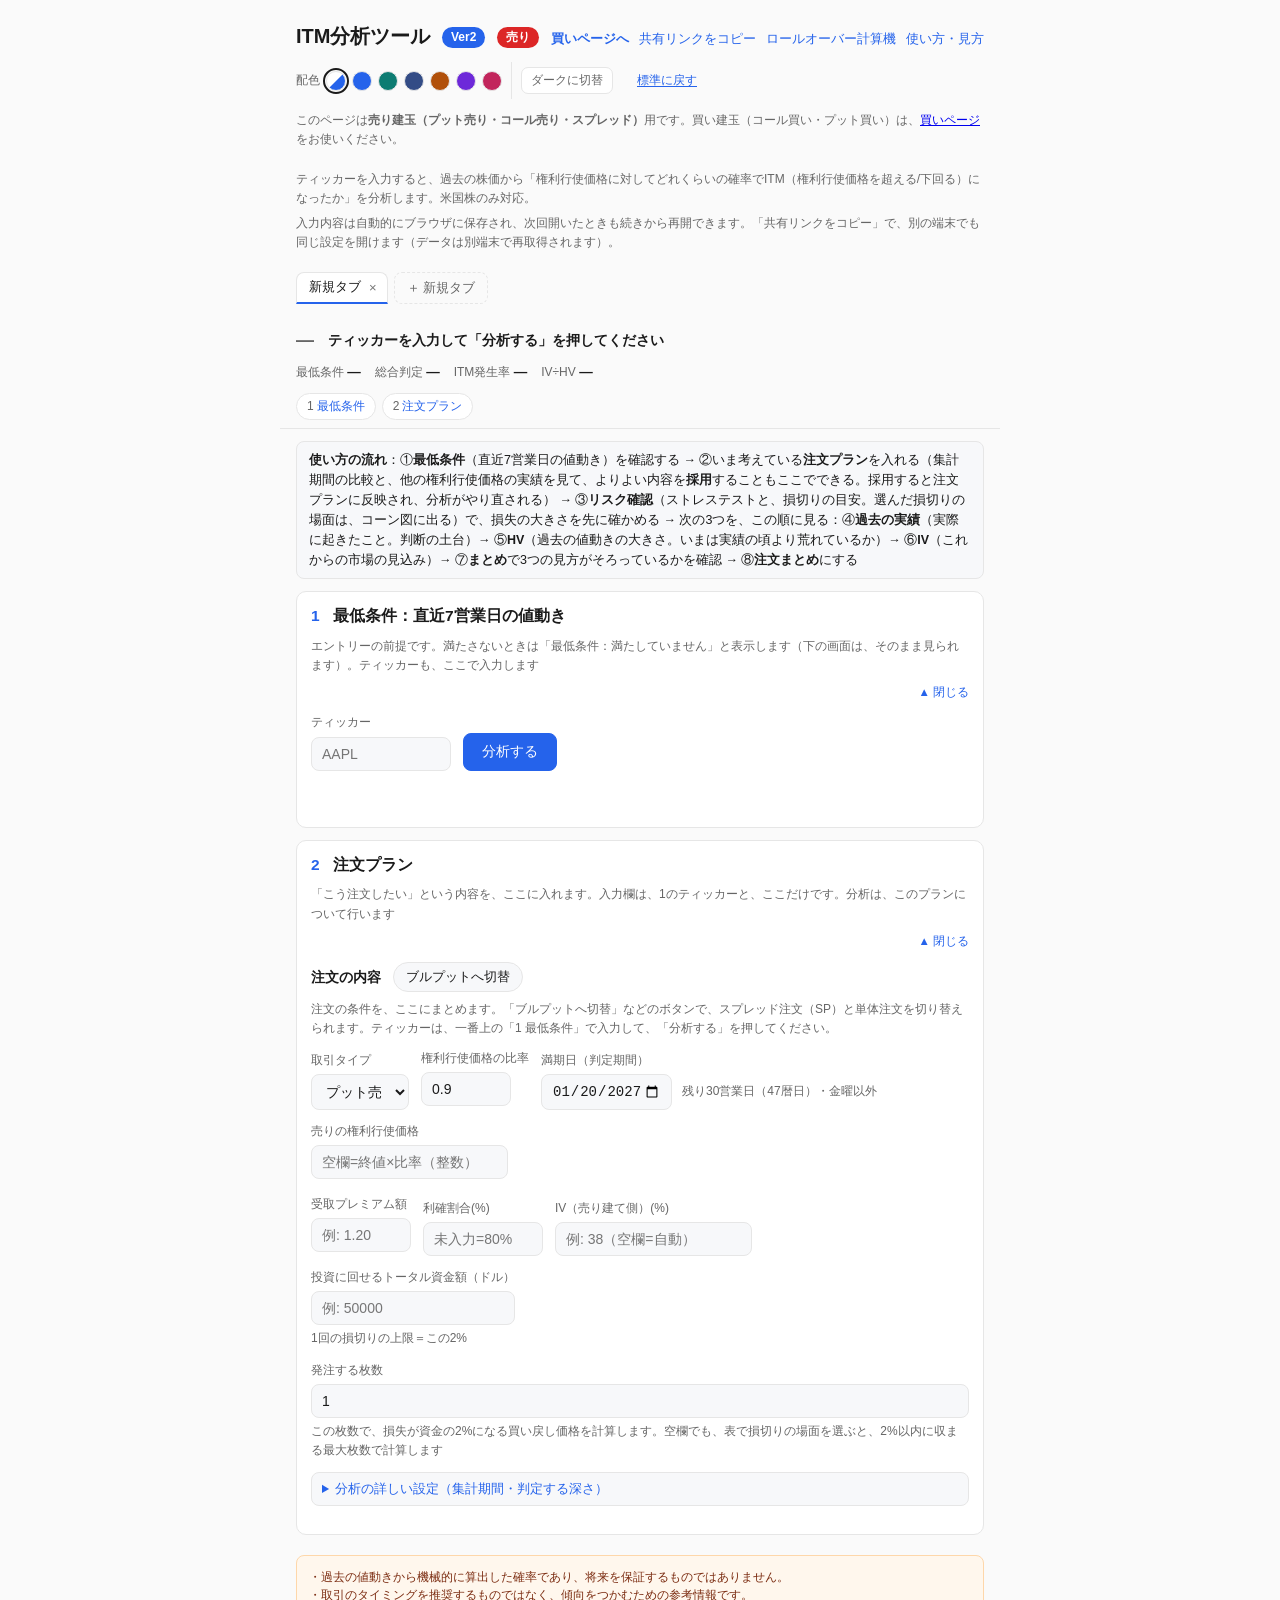
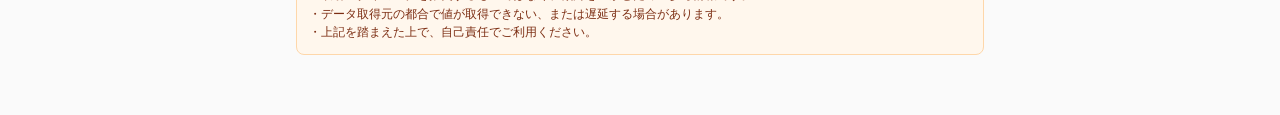
==== site/index.html @ f33e8082 "売りページ: リスク確認を注文プランの直後へ移動、選んだ損切りの場面をコーン図に表示 Co-Authored-By: Claude Sonnet 5.5 <noreply@anthropic.com>" ====
<!doctype html><html lang="ja"><head><meta charset="utf-8">
<meta name="viewport" content="width=device-width,initial-scale=1">
<script>try{var t=JSON.parse(localStorage.getItem("pp_theme")||"{}");if(t.pal&&t.pal!=="genko")document.documentElement.setAttribute("data-pal",t.pal);if(t.mode==="dark"||t.mode==="light")document.documentElement.setAttribute("data-mode",t.mode);}catch(e){}</script>
<title>ITM分析ツール Ver2</title>
<link rel="stylesheet" href="css/style.css">
</head><body>
<div class="wrap">
  <div class="topbar"><h1>ITM分析ツール <span class="ver-badge">Ver2</span> <span class="ver-badge ver-sell">売り</span></h1><span class="pagenav"><a href="buy.html"><b>買いページへ</b></a><button id="shareBtn" type="button" class="link-btn">共有リンクをコピー</button><a href="roll.html">ロールオーバー計算機</a><a href="guide.html">使い方・見方</a></span></div>
  <div id="theme-bar"></div>
  <p class="sub">このページは<b>売り建玉（プット売り・コール売り・スプレッド）</b>用です。買い建玉（コール買い・プット買い）は、<a href="buy.html">買いページ</a>をお使いください。</p>
  <p class="sub">ティッカーを入力すると、過去の株価から「権利行使価格に対してどれくらいの確率でITM（権利行使価格を超える/下回る）になったか」を分析します。米国株のみ対応。</p>
  <p class="sub" style="margin-top:-14px">入力内容は自動的にブラウザに保存され、次回開いたときも続きから再開できます。「共有リンクをコピー」で、別の端末でも同じ設定を開けます（データは別端末で再取得されます）。</p>

  <div id="pageNotice" class="notice" hidden></div>
  <div id="tabBar" class="tab-bar"></div>

  <div class="c2-top" id="topBand">
    <div class="c2-band" id="bandRow1"></div>
    <div class="c2-band" id="bandRow2" style="padding-top:0"></div>
    <nav class="c2-nav" id="bandNav" aria-label="セクションへ移動">
      <a href="#s1"><span class="n">1</span>最低条件</a>
      <a href="#s2"><span class="n">2</span>注文プラン</a>
      <a href="#s7" hidden><span class="n">3</span>リスク確認</a>
      <a href="#s3" hidden><span class="n">4</span>過去の実績</a>
      <a href="#s4" hidden><span class="n">5</span>HV</a>
      <a href="#s5" hidden><span class="n">6</span>IV</a>
      <a href="#s6" hidden><span class="n">7</span>まとめ</a>
      <a href="#s8" hidden><span class="n">8</span>注文まとめ</a>
    </nav>
  </div>

  <div class="flow">
    <b>使い方の流れ</b>：①<b>最低条件</b>（直近7営業日の値動き）を確認する → ②いま考えている<b>注文プラン</b>を入れる（集計期間の比較と、他の権利行使価格の実績を見て、よりよい内容を<b>採用</b>することもここでできる。採用すると注文プランに反映され、分析がやり直される） → ③<b>リスク確認</b>（ストレステストと、損切りの目安。選んだ損切りの場面は、コーン図に出る）で、損失の大きさを先に確かめる → 次の3つを、この順に見る：④<b>過去の実績</b>（実際に起きたこと。判断の土台）→ ⑤<b>HV</b>（過去の値動きの大きさ。いまは実績の頃より荒れているか）→ ⑥<b>IV</b>（これからの市場の見込み）→ ⑦<b>まとめ</b>で3つの見方がそろっているかを確認 → ⑧<b>注文まとめ</b>にする
  </div>

  <details class="sec" id="s1" open>
    <summary><span class="t"><span class="n">1</span>最低条件：直近7営業日の値動き</span><span class="d">エントリーの前提です。満たさないときは「最低条件：満たしていません」と表示します（下の画面は、そのまま見られます）。ティッカーも、ここで入力します</span></summary>
    <div class="body">
      <div class="card in-sec">
        <div class="form-row">
        <div class="field ticker-wrap">
          <label for="ticker">ティッカー</label>
          <input id="ticker" type="text" placeholder="AAPL" autocomplete="off">
          <div id="tickerHistoryDropdown" class="ticker-dropdown" hidden></div>
        </div>
        <button id="analyzeBtn" type="button">分析する</button>
        </div>
    <div id="latestPrice" class="latest-price" hidden></div>
    <div id="status"></div>
      </div>

  <div id="conditionCard" class="card in-sec" hidden>
    <h2 style="margin:0 0 10px;font-size:16px">エントリー条件（最低条件）と、直近7営業日の値動き</h2>
    <p class="sub" style="margin:0 0 10px">いまが、エントリーの前提になる値動きかを、直近の値動きで確認します。一番上の「本日」の行が、本日が何%変動したか（過去N営業日比較）です。この条件で絞り込んだ過去の結果は、「4 過去の実績」に出します。</p>
    <div class="form-row">
      <div class="field">
        <label for="conditionModeSelect" data-target="conditionExplain"
          data-note="値動き条件の判定方法を選びます。
「N営業日前と比較」は指定した1点だけを見る方式、「直近7営業日中の該当日数」は1〜7営業日前それぞれを見て、条件を満たす日数を数える方式です。">条件の種類</label>
        <select id="conditionModeSelect">
          <option value="lookback">N営業日前と比較</option>
          <option value="countWithin7">直近7営業日中の該当日数</option>
        </select>
      </div>
      <div class="field">
        <label for="minMatchDaysInput" data-target="conditionExplain"
          data-note="「直近7営業日中の該当日数」を選んだときに使います。
1〜7営業日前のうち、変化率条件を満たす日が何日あればエントリー日とみなすかを指定します。
「N営業日前と比較」を選んでいる間は使わないため入力できません。">該当日数(◯日以上)</label>
        <input id="minMatchDaysInput" type="number" step="1" min="1" max="7" value="3">
      </div>
    </div>
    <div class="form-row">
      <div class="field">
        <label for="momentumLookbackSelect" data-target="conditionExplain"
          data-note="「N営業日前と比較」を選んだときに使います。
何営業日前の株価と比較するかを指定します。
「直近7営業日中の該当日数」を選んでいる間は使わないため入力できません。">比較営業日数</label>
        <select id="momentumLookbackSelect"></select>
      </div>
    </div>
    <div class="form-row">
      <div class="field">
        <label for="momentumDirectionSelect" data-target="conditionExplain"
          data-note="株価が下落したときを対象にするか、上昇したときを対象にするかを選びます。">方向</label>
        <select id="momentumDirectionSelect">
          <option value="down">下落</option>
          <option value="up">上昇</option>
        </select>
      </div>
      <div class="field">
        <label for="momentumThresholdInput" data-target="conditionExplain"
          data-note="「方向」で選んだ向きに、指定した%以上変動した日を対象にします。">変化率(%以上)</label>
        <input id="momentumThresholdInput" type="number" step="0.5" min="0" value="5">
      </div>
    </div>
    <p class="sub" id="conditionModeNote" style="margin:-6px 0 10px"></p>
    <div class="gate" id="condGate" hidden></div>
    <div class="chart-title" style="margin-top:14px">直近7営業日の詳細マトリクス（各日の終値と、1〜7営業日前との比較。「本日」の行＝過去N営業日比較）</div>
    <div class="volatility-wrap"><table class="volatility-table cond-matrix" id="condMatrix"></table></div>
    <p class="sub" id="condMatrixNote" style="margin:8px 0 0"></p>
  </div>

    </div>
  </details>

  <details class="sec" id="s2" open>
    <summary><span class="t"><span class="n">2</span>注文プラン</span><span class="d">「こう注文したい」という内容を、ここに入れます。入力欄は、1のティッカーと、ここだけです。分析は、このプランについて行います</span></summary>
    <div class="body">
      <div class="card in-sec" id="planInputsCard">
        <div class="order-head">
          <h3 style="margin:0;font-size:14px">注文の内容<span id="orderTypeLabel" style="font-size:14px;font-weight:400;color:var(--muted)"></span></h3>
          <button id="spBtn" type="button" class="sp-btn" aria-pressed="false" title="単体注文とスプレッド(ブルプット・ベアコール・ブルコール・ベアプット)の注文を切り替えます。使わない側の入力欄は非表示になり、入力値は保持されます">SP</button>
        </div>
        <p class="sub" style="margin:0 0 10px">注文の条件を、ここにまとめます。「ブルプットへ切替」などのボタンで、スプレッド注文（SP）と単体注文を切り替えられます。ティッカーは、一番上の「1 最低条件」で入力して、「分析する」を押してください。</p>
        <div class="form-row">
        <div class="field">
          <label for="typeSelect">取引タイプ</label>
          <select id="typeSelect"></select>
        </div>
        <div class="field">
          <label for="ratioInput">権利行使価格の比率</label>
          <input id="ratioInput" type="number" step="0.01" min="0.01">
          <span class="field-hint" id="ratioEffHint"></span>
        </div>
        <div class="field">
          <label for="windowDateInput" data-note="オプションの満期日を、日付で入力します（日付の欄をクリックすると、カレンダーから選べます）。
  入力した日付までの営業日数が、分析の「判定期間」になります（例：満期日まで25営業日なら、判定期間は25営業日）。
  選べる範囲は、基準日（最新の終値の日）の5営業日後から、150営業日後までです。講座の満期の目安は、約60暦日までです。
  土日や祝日など休場日を入力した場合は、直前の営業日に直します。
  営業日数だけを保存するので、日付が進むと、満期日の日付は自動で後ろにずれます（営業日数は変わりません）。
  実際にその満期日があるかは、銘柄ごとに違うため、証券会社のオプションチェーンで確認してください。">満期日（判定期間）</label>
          <div class="field-inline">
            <input id="windowDateInput" type="date">
            <span class="field-hint" id="windowHint"></span>
          </div>
        </div>
        </div>
    <div class="form-row ord-strikes" data-only="sell">
      <div class="field">
        <label for="rrSellStrikeInput" data-target="orderExplain"
          data-note="売り建てる側の権利行使価格です。証券会社のオプションチェーンで選んだ、実際の権利行使価格を入力します。
空欄のときは、比率から決めた整数の権利行使価格を使います（比率は、その権利行使価格になるように合わせます。例：終値679.89×0.9＝611.90なら、権利行使価格を611にして、比率を0.8987に変えます）。入力した値は、注文の1行表示・損益分岐点・決済の目安・ストレステストなどの注文内容だけでなく、分析のITM確率（分析結果・HVの理論値・IVとHVの比較・推奨比率の逆算）にも使います。売りの権利行使価格を基準に、ITM（負け）になる確率を求めます。比率の欄を変えると、この入力は消えます。">売りの権利行使価格</label>
        <input id="rrSellStrikeInput" type="number" step="0.5" min="0" placeholder="空欄=終値×比率（整数）">
        <span class="field-hint" id="rrSellStrikeHint"></span>
      </div>
      <div class="field" data-only="sp">
        <label for="rrBuyStrikeInput" data-target="orderExplain"
          data-note="買い建てる側の権利行使価格です。ブルプット(プット)は売りより低い値、ベアコール(コール)は売りより高い値を入力します。
売りと買いの権利行使価格を入力すると、その差額を「権利行使価格の差額」に自動で表示します。">買いの権利行使価格</label>
        <input id="rrBuyStrikeInput" type="number" step="0.01" min="0" placeholder="例: 600">
        <span class="field-warn" id="rrBuyStrikeWarn"></span>
      </div>
    </div>
    <div class="form-row">
      <div class="field" data-only="sp">
        <label for="rrSpreadWidthInput" data-target="orderExplain"
          data-note="スプレッドで買う側と売る側の、2つの権利行使価格の差額(スプレッド幅)です。
売り系スプレッド(ブルプット/ベアコール)では、最大損失額＝スプレッド幅−受取プレミアム額の計算に使います。
買い系スプレッド(ブルコール/ベアプット)では、注文内容の1行表示にだけ使います(最大損失額＝支払いプレミアム額には影響しません)。
権利行使価格は、一方がこのツールの比率で決まる値(売り系は売り建て側、買い系は買い建て側)で、もう一方はそこから差額分だけ離れた値です。
売り系スプレッドで、売りと買いの権利行使価格を入力したときは、その差額（売り−買い）を自動で表示します（この欄は入力できなくなります）。">権利行使価格の差額</label>
        <input id="rrSpreadWidthInput" type="number" step="0.01" min="0" placeholder="例: 10.00">
        <span class="field-hint" id="rrWidthHint"></span>
      </div>
      <div class="field ord-premmode" data-only="sell">
        <div class="field" data-only="sp">
          <label data-target="orderExplain"
            data-note="受取プレミアムの入力方法を選びます。
「受取額を入力」＝差し引き後の正味の受取プレミアム額を、そのまま入力します（今まで通り）。
「売りと買いを入力」＝売り建て側と買い建て側のプレミアムを、それぞれ入力します。受取プレミアム額は、売り−買いで自動計算します。">受取プレミアムの入力方法</label>
          <div class="field-inline">
            <button type="button" class="sp-btn active" id="premModeNet">受取額を入力</button>
            <button type="button" class="sp-btn" id="premModeLegs">売りと買いを入力</button>
          </div>
        </div>
        <div class="form-row" id="premLegsRow" hidden style="margin:0">
          <div class="field"><label for="rrPremSellInput">売りのプレミアム（1株あたり）</label><input id="rrPremSellInput" type="number" step="0.01" min="0" placeholder="例: 3.20"></div>
          <div class="field"><label for="rrPremBuyInput">買いのプレミアム（1株あたり）</label><input id="rrPremBuyInput" type="number" step="0.01" min="0" placeholder="例: 2.00"></div>
        </div>
      </div>
      <div class="field" data-only="sell">
        <label for="rrPremiumInput" data-target="orderExplain"
          data-note="オプションの売り手として受け取るプレミアム額（1株あたりの合計額）です。
スプレッドの場合は、差し引き後の正味の額（受取−支払い）を入力してください。
損益分岐点・最大損失額などに使います。">受取プレミアム額</label>
        <input id="rrPremiumInput" type="number" step="0.01" min="0" placeholder="例: 1.20">
        <span class="field-hint" id="rrPremiumHint"></span>
      </div>
      <div class="field" data-only="sell">
        <label for="rrProfitRatioInput" data-target="orderExplain"
          data-note="受け取ったプレミアムのうち、反対売買（買い戻し）で何%を利益として確定させるつもりかを入力します（例: 80%＝2割を支払って決済）。
未入力の場合は、講座の基準の80%（8割利確）で計算します。
下の注文内容の1行表示（◯割利確）と、「決済の目安」の利確の支払い価格・利益額の計算に使います。">利確割合(%)</label>
        <input id="rrProfitRatioInput" type="number" step="1" min="0" max="100" placeholder="未入力=80%">
      </div>
      <div class="field" data-only="sell">
        <label for="rrIvSellInput" data-target="orderExplain"
          data-note="売り建てる側の権利行使価格のIV（年率%）です。証券会社のオプションチェーンで、その権利行使価格の行に出ているIVを入力してください。
下の「IVとHVの比較」と、「株価が動いたときの現在値の目安（ストレステスト）」の計算に使います。
空欄の場合は、入力した受取プレミアム額に合うIVをツールが逆算して使います（売り脚と買い脚は同じIVとみなします）。">IV（売り建て側）(%)</label>
        <input id="rrIvSellInput" type="number" step="0.1" min="0" placeholder="例: 38（空欄=自動）">
      </div>
      <div data-only="sell">
        <div class="field" data-only="sp">
          <label for="rrIvBuyInput" data-target="orderExplain"
            data-note="買い建てる側（遠い方）の権利行使価格のIV（年率%）です。任意です。
空欄の場合は、売り建て側と同じIVとして計算します（プットは遠い権利行使価格ほどIVが高くなる傾向があるため、入力すると精度が上がります）。
売り建て側のIVが空欄のときは、使われません。">IV（買い建て側）(%)</label>
          <input id="rrIvBuyInput" type="number" step="0.1" min="0" placeholder="任意（空欄=売り側と同じ）">
        </div>
      </div>
      <div class="field" id="orderMaxLossField" hidden>
        <label data-target="orderExplain"
          data-note="売り系スプレッド(ブルプット/ベアコール)の、満期まで持った場合の最大損失額です。
権利行使価格の差額−受取プレミアム額で自動計算します（差額と受取プレミアム額を入力すると表示されます）。
利確割合の影響は受けません。">最大損失額</label>
        <div class="field-inline"><b id="orderMaxLoss" class="order-ticker">―</b><span class="field-hint" id="orderMaxLossHint"></span></div>
      </div>
      <div class="field" data-only="buy">
        <label for="rrPayPremiumInput" data-target="orderExplain"
          data-note="オプションの買い手として支払うプレミアム額（1株あたりの合計額）です。
スプレッドの場合は、差し引き後の正味の額（支払い−受取）を入力してください。
買い系は、支払いプレミアム額がそのまま最大損失額になります。">支払いプレミアム額</label>
        <input id="rrPayPremiumInput" type="number" step="0.01" min="0" placeholder="例: 4.00">
      </div>
    </div>
        <div class="form-row" data-only="sell">
        <div class="field">
          <label for="riskCapitalInput">投資に回せるトータル資金額（ドル）</label>
          <input id="riskCapitalInput" type="number" step="100" min="0" placeholder="例: 50000">
          <span class="field-hint">1回の損切りの上限＝この2%</span>
        </div>
        <div class="field">
          <label for="planQtyInput">発注する枚数</label>
          <input id="planQtyInput" type="number" step="1" min="1" placeholder="例: 2">
          <span class="field-hint">この枚数で、損失が資金の2%になる買い戻し価格を計算します。空欄でも、表で損切りの場面を選ぶと、2%以内に収まる最大枚数で計算します</span>
        </div>
        </div>
        <details class="mini">
          <summary>分析の詳しい設定（集計期間・判定する深さ）</summary>
          <div class="form-row" style="margin-top:8px">
          <div class="field">
            <label for="periodSelect">集計期間</label>
            <select id="periodSelect"></select>
          </div>
          <div class="field">
            <label for="rrDepthInput" data-target="resultExplain"
              data-note="権利行使価格からどれだけ深いITMに届いたら「ITM」とみなすかを、ドルで入力します。
    プット系は権利行使価格−◯ドル以下、コール系は権利行使価格＋◯ドル以上の終値になった日が「ITM」です。
    入力したドルは、現在の権利行使価格に対する割合(%)に換算して右隣に表示します。過去の各エントリーにも同じ割合を当てはめて判定します(過去は株価水準が今と違うため、ドルのまま当てはめずに割合にそろえています)。
    空欄(0ドル)なら、従来どおり権利行使価格を超えた(下回った)時点でITMです。
    この入力に沿って、ITM発生エントリー数・割合・延べ日数、総合判定、「過去の営業日ごとのITM確率」「エントリー日ごとのITM状況」が計算されます。判定は日々の終値のみで、日中の高値・安値は見ていません。">判定する深さ(権利行使価格±◯ドル)</label>
            <div class="field-inline">
              <input id="rrDepthInput" type="number" step="0.01" min="0" placeholder="空欄=0ドル">
              <span class="field-hint" id="rrDepthPct"></span>
            </div>
          </div>
          </div>
        </details>
      </div>

      <div id="orderCard" class="card in-sec" hidden>
        <h3 style="margin:0 0 8px;font-size:14px">このプランの確認</h3>
    <div class="order-line" id="orderLine"></div>

        <div data-only="sell">
      <h3 style="margin:14px 0 8px;font-size:14px">決済の目安（利確・ロスカット）</h3>
      <div class="summary" id="orderExitSummary"></div>
      <p class="sub" id="orderExitNote" style="margin:8px 0 0"></p>


      <h3 style="margin:18px 0 8px;font-size:14px">満期日と、決済の目安日</h3>
      <div class="summary" id="expirySummary"></div>
      <p class="sub" id="expiryNote" style="margin:8px 0 0"></p>

        </div>
    <h3 style="margin:14px 0 8px;font-size:14px">損益分岐点（満期時の株価）</h3>
    <div class="summary" id="rrBreakEvenSummary"></div>
      </div>
  <div id="periodCompareCard" class="card in-sec" hidden>
    <h3 style="margin:0 0 8px;font-size:14px">集計期間を変えると、ITM発生率はどう変わるか（慎重な見方の基準）</h3>
    <p class="basis basis-act"><i></i><b>根拠：過去の実績</b>　いまの注文プラン（権利行使価格・満期）のまま、集計期間だけを変えた結果です。</p>
    <div class="volatility-wrap"><table class="volatility-table bs-table">
      <thead><tr><th>集計期間</th><th>エントリー件数</th><th>期間中に一度でもITM<br>（ITM発生率）</th><th>満期時にITM</th><th></th></tr></thead>
      <tbody id="periodCompareBody"></tbody>
    </table></div>
    <p class="sub" id="periodCompareNote" style="margin:8px 0 0"></p>
  </div>

  <div id="ratioCard" class="card in-sec" hidden>
    <h2 style="margin:0 0 6px;font-size:16px">他の権利行使価格なら、実績はどうか（推奨比率の逆算・採用）</h2>
    <p class="basis basis-act"><i></i><b>基準：過去の実績</b>　この逆算で使う「ITM発生率」は、下の「過去の実績」（分析結果）と同じ計算です。<b>IV・HVは基準に使っていません</b>（右の列に、参考として並べています）。</p>
    <p class="sub" style="margin:0 0 10px">「ITM発生率を◯%以下にしたい」から、<b>条件に合う権利行使価格（整数）</b>を探します。1%刻みの比率に当たる整数の権利行使価格を、現在値に近い側から並べ、過去の実績（分析結果と同じ計算）でITM発生率を求めて、条件を満たす<b>最も現在値に近い権利行使価格</b>（受取が多くなる側）を選びます。満期日・判定する深さ・集計期間は、いまの入力のままです。</p>
    <div class="form-row">
      <div class="field">
        <label for="ratioTargetInput">目標：ITM発生率（%以下：過去データから算出）</label>
        <input id="ratioTargetInput" type="number" step="0.5" min="0" max="100" value="5">
      </div>
      <div class="field">
        <label for="ratioMinPremInput">受取プレミアムの下限（講座は0.45）</label>
        <input id="ratioMinPremInput" type="number" step="0.01" min="0" value="0.45">
      </div>
    </div>
    <p class="sub" id="ratioPremHint" style="margin:-4px 0 10px"></p>
    <div class="summary" id="ratioSummary"></div>
    <div id="ratioActions" style="margin:0 0 12px"></div>
    <div class="chart-title">比率ごとの一覧</div>
    <div class="ratio-step" id="ratioStepBtns" role="group" aria-label="一覧の権利行使価格の刻み">
      <span class="field-hint">表示する権利行使価格の刻み：</span>
      <button type="button" class="sp-btn" data-step="ratio">比率1%ごと</button>
      <button type="button" class="sp-btn" data-step="1">1ドル</button>
      <button type="button" class="sp-btn" data-step="5">5ドル</button>
      <button type="button" class="sp-btn" data-step="10">10ドル</button>
    </div>
    <div class="volatility-wrap ratio-table-wrap">
      <table class="volatility-table ratio-table">
        <thead><tr><th>権利行使価格<br>（比率）</th><th>ITM発生率<br>（実績）と判定</th><th>参考（基準外）<br>満期時ITM率(HV換算)<br>受取(理論：IV計算)</th><th></th></tr></thead>
        <tbody id="ratioBody"></tbody>
      </table>
    </div>
    <p class="sub" id="ratioNote" style="margin:8px 0 0"></p>
  </div>

  <p id="periodBasisNote" class="sub period-basis-note" hidden></p>
    </div>
  </details>

  <details class="sec" id="s7" data-only="sell" open hidden>
    <summary><span class="t"><span class="n">3</span>リスク確認と、損切りの目安</span><span class="d">採用したプランについて、ストレステストと、IV×時間の表をタブで切り替えて見ます。損切りは、資金の2%まで</span></summary>
    <div class="body">
      <div class="card in-sec" id="riskCard">
        <div class="risk-tabs" role="tablist">
          <button type="button" class="sp-btn active" id="riskTabStress" role="tab" aria-selected="true">株価が動いた場合（ストレステスト）</button>
          <button type="button" class="sp-btn" id="riskTabTime" role="tab" aria-selected="false">株価が変わらず時間が経った場合</button>
        </div>
        <div id="stressWrap">
        <h3 style="margin:10px 0 8px;font-size:14px" id="stressTitle">株価が動いたときの現在値の目安（ストレステスト）</h3>
        <p class="sub" id="stressIntro" style="margin:0 0 8px"></p>
        <div class="volatility-wrap">
          <table class="volatility-table stress-table" id="stressTable">
            <thead id="stressHead"></thead>
            <tbody id="stressBody"></tbody>
          </table>
        </div>
        <p class="sub" id="stressNote" style="margin:8px 0 0"></p>

        </div>
        <div id="ivTimeWrap" hidden>
        <h3 style="margin:10px 0 8px;font-size:14px" id="ivTimeTitle">IVの変化と時間の経過の影響（株価が変わらない場合）</h3>
        <p class="sub" id="ivTimeIntro" style="margin:0 0 8px"></p>
        <div class="volatility-wrap">
          <table class="volatility-table stress-table" id="ivTimeTable">
            <thead id="ivTimeHead"></thead>
            <tbody id="ivTimeBody"></tbody>
          </table>
        </div>
        <p class="sub" id="ivTimeNote" style="margin:8px 0 0"></p>
        </div>
      <h3 style="margin:18px 0 8px;font-size:14px" id="riskTitle">損切りの目安（資金の2%まで）とリスクリワード</h3>
      <p class="sub" style="margin:0 0 8px">1回の損切りで許せる損失を、投資に回せるトータル資金額の2%とします。2の注文プランで、トータル資金額と発注する枚数を入れると、損失が2%になる買い戻し価格（損切りの目安の上限）が決まり、リスクリワードを出します。この価格以上になる場面には、2つの表（上のタブで切り替え）のどちらにも、「資金2%超」の印が付きます。表のセルをクリックして、損切りの場面を選ぶこともできます（任意）。</p>
      <div class="summary" id="riskSummary"></div>
      <p style="margin:8px 0 0"><button type="button" id="riskClearPick" class="btn-outline" hidden>場面の選択を外す</button></p>
      <p class="sub" id="riskNote" style="margin:8px 0 0"></p>

      </div>
    </div>
  </details>

  <details class="sec" id="s3" open hidden>
    <summary><span class="t"><span class="n">4</span>過去の実績：この条件で、過去に実際どうだったか</span><span class="d">根拠＝過去の実績。ここがすべての土台です（ITM発生率・総合判定・ヒートマップ。他の権利行使価格の実績を見て「採用」もここで）</span></summary>
    <div class="body">
  <div id="result" class="card in-sec" hidden>
    <div class="result-head">
      <div>
        <div style="font-size:14px;font-weight:700;margin:0 0 2px">集計期間内の全エントリー日でITMになったかを判定</div>
        <h2 style="margin:0;font-size:14px;font-weight:400"><span id="symbolLabel"></span> の過去の実績（分析結果）<span id="resultTypeLabel" style="font-size:14px;font-weight:400;color:var(--muted)"></span></h2>
      </div>
    </div>
    <div id="todayCard" class="sub" style="margin:4px 0 8px" hidden>集計期間：<span id="todayRange"></span>（<b id="todayDate">―</b>営業日）　終値：<b id="todayClose">―</b>（<span id="todayCloseDate"></span>）</div>
    <p class="basis basis-act"><i></i><b>根拠：過去の実績</b>　集計期間のデータを使い、「同じ条件でエントリーしていたら、実際にどうなったか」を数えたものです。将来の予測ではありません。</p>
    <p class="sub" style="margin:0 0 10px"><b>判定基準：</b>権利行使価格（各エントリー日の終値 × 比率）。「2 注文プラン」の「判定する深さ」を入力した場合は、権利行使価格から◯ドル以上深いITMになったかを判定します（空欄＝一度でもITM）。</p>
    <div class="summary">
      <div class="stat" data-target="resultExplain" data-note="集計期間の営業日日数から、判定期間の分を差し引いた日数です。
この日数分が、実際に計算できる「取引開始日」の件数になります。">
        <div class="stat-head"><span class="stat-name">集計期間の営業日日数：</span><b id="entryCount">―</b></div><span class="stat-line">判定期間分マイナス</span></div>
      <div class="stat" data-target="resultExplain" data-note="判定件数のうち、判定期間内に1日でもITMになった「取引開始日」の実数です。
（「判定する深さ」を入力した場合は、その深さ以上のITMで数えます。ラベルにも「ITM（◯ドル）」と表示されます）
ITMが良い結果か悪い結果かは取引タイプにより異なります。">
        <div class="stat-head"><span class="stat-name">ITM<span class="dep-sfx"></span>発生エントリー数：</span><b id="itmCount">―</b></div></div>
      <div class="stat" data-target="resultExplain" data-note="全エントリー日について、判定期間内でITMだった日数を合計したものです。
（「判定する深さ」を入力した場合は、その深さ以上のITMで数えます。ラベルにも「ITM（◯ドル）」と表示されます）
下のヒートマップの色の濃淡（セルごとのITM日数）の総和にあたります。
1つのエントリーが何日もITMのままだと大きくなるため、ITM発生エントリー数とは異なる指標です。">
        <div class="stat-head"><span class="stat-name">ITM<span class="dep-sfx"></span>発生延べ日数：</span><b id="totalItmDays">―</b></div></div>
      <div class="stat" data-target="resultExplain" data-note="ITM発生エントリー数 ÷ 判定件数。
（「判定する深さ」を入力した場合は、その深さ以上のITMで数えます。ラベルにも「ITM（◯ドル）」と表示されます）
売り(プット売/コール売)は低いほど、買い(コール買/プット買)は高いほど有利です。">
        <div class="stat-head"><span class="stat-name">ITM<span class="dep-sfx"></span>発生エントリー数の割合：</span><b id="overallProb">―</b></div></div>
      <div class="stat" id="recoveryAvgStat" data-target="resultExplain" data-note="">
        <div class="stat-head"><span class="stat-name">OTMに戻るまでの平均日数（参考）：</span><b id="recoveryAvg">―</b></div><span class="stat-sub" id="recoveryAvgSub"></span></div>
      <div class="stat" id="recoveryUnrecStat" data-target="resultExplain" data-note="">
        <div class="stat-head"><span class="stat-name">OTMに戻らなかった割合（参考）：</span><b id="recoveryUnrec">―</b></div><span class="stat-sub" id="recoveryUnrecSub"></span></div>
      <div class="stat" data-target="resultExplain" data-note="ITM発生エントリー数の割合を、そのタイプにとって有利な方向の確率に変換して7段階評価したものです。
赤に近いほど有利、紫に近いほど不利を表します（詳細マトリクスと共通の配色です）。">
        <div class="stat-head"><span class="stat-name">総合判定：</span><span class="badge" id="badge">―</span></div></div>
    </div>
    <div class="risk-box" id="depthRiskBox" hidden>
      <div id="depthRiskLine"></div>
      <div class="risk-note">※ 満期時の価値（権利行使価格との差）を基準にした目安です。受取プレミアムは差し引いていません。満期前は時間価値が残るため、実際の含み損はこれより小さいことがあります。</div>
    </div>
    <div class="hm-legend" id="badgeLegend"></div>

    <div class="chart-title" id="dayProbTitle" data-target="dayProbExplain"
      data-note="各営業日について、エントリー日のうち何%が、その日の終値でITMになっていたかを示します（判定する深さを入力した場合は、その深さ以上のITM）。
バーの色はその日のITM率（絶対値）を6段階で表したもので、有利/不利の向きとは連動していません。
右の「OTM確率に切替」ボタンを押すと、この表示がOTM確率（＝100%−ITM確率）に反転します（もう一度押すと元に戻ります）。OTM表示のときは、すぐ下の「エントリー日ごとのITM状況」もOTM表示（判定期間のうちOTMだった日数の割合）に切り替わります。
OTM表示のバーの色は、OTM率の7段階（0〜60%、60〜70%、70〜80%、80〜85%、85〜90%、90〜95%、95%以上）で、売りは暖色系、買いは寒色系です。判定する深さを入力している場合のOTMは「その深さのITMではなかった」ことを指します。">過去の営業日ごとの<span id="dayProbKind">ITM</span><span id="dayProbDepth"></span>確率</div>
    <button type="button" id="otmToggleBtn" class="sp-btn otm-toggle" aria-pressed="false" title="ITM確率とOTM確率の表示を切り替えます">OTM確率に切替</button>
    <div id="chartWrap"></div>
    <div class="hm-legend" id="dayProbLegend"></div>

    <div class="chart-title" id="entryHeatmapTitle" data-target="entryHeatmapExplain"
      data-note="集計期間内の取引開始日を1マスずつ時系列に並べ、その日から判定期間内でITMだった日数を色で表したものです（判定する深さを入力した場合は、その深さ以上のITMだった日数）。
色は日数（絶対値）を7段階で表したもので、有利/不利の向きとは連動していません。
上の「過去の営業日ごとのITM確率」の切替ボタンでOTM表示にすると、判定期間のうちOTMだった日数を判定期間に対する割合（%）で表し、クリックしたときは「◯%（◯日間）」の形で表示します。色はOTM率の7段階（0〜60%、60〜70%、70〜80%、80〜85%、85〜90%、90〜95%、95%以上）で、売りは暖色系、買いは寒色系です。">エントリー日ごとの<span id="heatmapKind">ITM</span><span id="heatmapDepth"></span>状況（クリックすると日付を表示）</div>
    <div id="heatmapWrap"></div>
    <div class="hm-legend" id="entryHeatmapLegend"></div>

    <div class="chart-title" id="depthHeatmapTitle" data-target="depthHeatmapExplain"
      data-note="上の「エントリー日ごとのITM状況」が日数を表すのに対し、こちらは深さを表します。
各エントリー日から判定期間内に、終値が権利行使価格から最も深く入った割合(%)を色で示します（プット系は下回った分、コール系は上回った分。一度もITMにならなかった日は0%）。
「一瞬だけ深く入った日」と「浅いまま長く続いた日」を区別できます。
色は%の絶対値で、売りは深いほど不利(紫に近い)、買いは深いほど有利(赤に近い)という向きです。
「判定する深さ」を入力している場合は、その深さ以上に届いた日に枠線が付きます。
マスをクリックすると、日付と、最大ITM深さ・最大OTM深さのそれぞれの値(%)、最大になった日付とエントリーから何営業日後かが表示されます(どちらが先に起きたかを見るため)。">エントリー日ごとの最大ITM深さ（クリックすると日付を表示）</div>
    <div id="depthHeatmapWrap"></div>
    <div class="hm-legend" id="depthHeatmapLegend"></div>

    <div class="chart-title" id="otmHeatmapTitle" data-target="otmHeatmapExplain"
      data-note="「最大ITM深さ」の逆で、各エントリー日から判定期間内に、終値が権利行使価格からOTM側(プット系は上、コール系は下)に最も深く離れた割合(%)を色で示します。一度もOTMにならなかった日は0%です。
色は%の絶対値で、段階は最大ITM深さと同じです。色の向きは、売り(プット売・コール売)のOTMは暖色系(深いほど赤)、買い(コール買・プット買)のOTMは寒色系(深いほど紫)です。
マスをクリックすると、日付と、最大ITM深さ・最大OTM深さのそれぞれの値(%)、最大になった日付とエントリーから何営業日後かが表示されます(どちらが先に起きたかを見るため)。">エントリー日ごとの最大OTM深さ（クリックすると日付を表示）</div>
    <div id="otmHeatmapWrap"></div>
    <div class="hm-legend" id="otmHeatmapLegend"></div>

    <p style="margin:14px 0 0"><button id="openDetailBtn" type="button" class="btn-outline">詳細マトリクスを別ページで見る（元Excel形式）</button></p>
  </div>

  <div id="condResultCard" class="card in-sec" hidden>
    <h3 style="margin:0 0 8px;font-size:14px">1の「エントリー条件」に当てはまった日だけに絞った、過去の実績</h3>
    <p class="basis basis-act"><i></i><b>根拠：過去の実績</b>　上の実績（全エントリー日）のうち、1の「エントリー条件」に当てはまった日だけに絞って数えたものです。</p>
    <div class="summary">
      <div class="stat" data-target="conditionExplain" data-note="集計期間（− 判定期間など）の中で、指定した値動き条件に当てはまった日数です。">
        <div class="stat-head"><span class="stat-name">該当日数：</span><b id="matchedCount">―</b></div></div>
      <div class="stat" data-target="conditionExplain" data-note="該当日数のうち、判定期間内に1日でもITMになった日の実数です。
（「判定する深さ」を入力した場合は、その深さ以上のITMで数えます。ラベルにも「ITM（◯ドル）」と表示されます）">
        <div class="stat-head"><span class="stat-name">ITM<span class="dep-sfx"></span>発生エントリー数：</span><b id="matchedItmCount">―</b></div></div>
      <div class="stat" data-target="conditionExplain" data-note="該当日について、判定期間内でITMだった日数を合計したものです。
（「判定する深さ」を入力した場合は、その深さ以上のITMで数えます。ラベルにも「ITM（◯ドル）」と表示されます）
1つのエントリーが何日もITMのままだと大きくなるため、ITM発生エントリー数とは異なる指標です。">
        <div class="stat-head"><span class="stat-name">ITM<span class="dep-sfx"></span>発生延べ日数：</span><b id="matchedTotalItmDays">―</b></div></div>
      <div class="stat" data-target="conditionExplain" data-note="ITM発生エントリー数 ÷ 該当日数。
（「判定する深さ」を入力した場合は、その深さ以上のITMで数えます。ラベルにも「ITM（◯ドル）」と表示されます）
条件に当てはまった日だけで見た割合です。">
        <div class="stat-head"><span class="stat-name">ITM<span class="dep-sfx"></span>発生エントリー数の割合：</span><b id="matchedProb">―</b></div></div>
      <div class="stat" data-target="conditionExplain" data-note="今の値動きが、上で指定した条件に当てはまるかどうかです。">
        <div class="stat-head"><span class="stat-name">本日はこの条件に：</span><span class="badge" id="todayMatchBadge">―</span></div></div>
    </div>
  </div>

  <details class="mini" id="volDetails" hidden>
    <summary>参考：過去の値動きの大きさ（変動幅の統計）を見る</summary>
  <div id="volatilityCard" class="card in-sec" hidden>
    <h2 class="card-title-toggle" style="margin:0 0 10px;font-size:16px" data-note="取得済みの全データ（最大800営業日）を使い、期間ごとに「どれくらい値が動きやすいか」を集計したものです。
平均変動幅・各最大値は上昇/下落を問わず全データから算出し、「直近1年の変動幅(額)」のみ直近1年のデータに限定して金額で算出します（株価水準が過去と大きく変わっている場合、金額は直近のデータの方が実態に近いため）。
「直近1年の変動幅(額)」も平均額です。その期間だけ離れた2点間の価格差(絶対値)を、直近1年のデータの中ですべて求めて平均しています。
「最大上昇率・最大下落率(始点→終点)」は、ちょうどその期間だけ離れた2点間の騰落率の最大値です。途中でいったん動いて戻った分は反映されません。
「期間内最大上昇率(安値→高値)・期間内最大下落率(高値→安値)」は、その期間の窓の途中の最安値から最高値への上昇、最高値から最安値への下落(ドローダウン)を、すべての窓で求めた最大値です。
ドローダウンは、窓の途中のどこが最高値・最安値でもよく、売りで「保有中に最大どこまで含み損になり得たか」を見る目安になります。">変動幅の統計</h2>
    <div class="volatility-wrap">
    <table class="volatility-table">
      <thead>
        <tr><th>期間</th><th>平均変動幅(%)</th><th>最大上昇率<br>(始点→終点)</th><th>最大下落率<br>(始点→終点)</th><th>期間内最大上昇率<br>(安値→高値)</th><th>期間内最大下落率<br>(高値→安値)</th><th>直近1年の変動幅(額)</th></tr>
      </thead>
      <tbody id="volatilityTableBody"></tbody>
    </table>
    </div>
  </div>

  </details>

    </div>
  </details>

  <details class="sec" id="s4" open hidden>
    <summary><span class="t"><span class="n">5</span>HV：過去の値動きの大きさ（実績の背景）</span><span class="d">根拠＝HV。いまは、実績を調べた期間より荒れているか。権利行使価格は、満期までの値動きの何σ先か</span></summary>
    <div class="body">
  <div id="hvCard" class="card in-sec" hidden>
    <h2 class="card-title-toggle" style="margin:0 0 10px;font-size:16px" data-note="HV（歴史的ボラティリティ）は、過去の日々の値動き（終値の騰落率）のばらつきを、1年あたりの%に換算した値です。大きいほど、株価が大きく動いていたことを表します。
このツールは終値だけから計算します。オプション価格に織り込まれた将来の変動の大きさ（IV）とは別のもので、IVはここでは取得できません。
取得済みの全データ（最大800営業日）のうち、基準日（最新の終値の日）までを使います。">HV（歴史的ボラティリティ）</h2>
    <p class="basis basis-hv"><i></i><b>根拠：HV</b>　過去の実績の「ふだんの荒れ具合」と比べて、いまがどうかを見ます。HVから計算した理論値で、実際に起きたことそのものではありません。</p>
    <p class="sub" style="margin:0 0 10px">過去の値動きの大きさを、年率換算の%で表します。まず、<b>満期と同じ長さのHV</b>（「7 まとめ」のグラフと「1σの値動き」の計算に使う値）を表示します。カードをクリックすると、過去1年のHVの推移グラフが出ます。</p>
    <div class="chart-title" id="hvMatchTitle" style="margin-top:4px">満期と同じ長さのHV（年率）</div>
    <div class="summary" id="hvMatchSummary"></div>
    <div class="summary" id="hvTheorySummary"></div>
    <p class="sub" id="hvTheoryNote" style="margin:8px 0 0"></p>
  </div>


    </div>
  </details>

  <details class="sec" id="s5" data-only="sell" open hidden>
    <summary><span class="t"><span class="n">6</span>IV：市場のこれからの見込み</span><span class="d">根拠＝IV。市場は、過去（HV）より大きな動きを見込んでいるか。受け取るプレミアムは見合うか</span></summary>
    <div class="body">
      <div class="card in-sec" id="compareCard">
        <p class="basis basis-iv"><i></i><b>根拠：IV</b>　オプション価格に織り込まれた、市場のこれからの見込みです。実際に起きたこと（実績）ではなく、将来への見方です。</p>
        <h3 style="margin:0 0 8px;font-size:14px" id="ivHvTitle">IVとHVの比較（市場の見込みは、過去の値動きより高めか低めか）</h3>
        <div class="summary" id="ivHvSummary"></div>
        <p class="sub" id="ivHvNote" style="margin:8px 0 0"></p>
      </div>
    </div>
  </details>

  <details class="sec" id="s6" open hidden>
    <summary><span class="t"><span class="n">7</span>まとめ：3つの見方を並べて、納得できるか確認する</span><span class="d">最低条件・実績・HV・IVを1枚に並べ、ITM確率の3点比較で、見方がそろっているかを見ます</span></summary>
    <div class="body">
      <div class="card in-sec" id="conclusionCard">
        <h3 style="margin:0 0 8px;font-size:14px">ここまでの見方を、1枚にまとめる</h3>
        <p class="sub" style="margin:0 0 8px">1〜5で見たことを、順に並べました。上から「前提の値動き」→「過去の実績（土台）」→「HV（いまの荒れ具合）」→「IV（これからの見込み）」の順です。</p>
        <div class="volatility-wrap"><table class="volatility-table concl-table"><thead><tr><th>順</th><th>根拠</th><th>結果</th><th>読み方</th></tr></thead><tbody id="conclBody"></tbody></table></div>
        <h3 style="margin:16px 0 8px;font-size:14px" id="ivConeTitle">満期までの値動きの目安と、権利行使価格の位置（3つの見方を重ねる）</h3>
        <div class="cone-zoom">
          <button type="button" class="sp-btn" id="coneFocusBtn" aria-pressed="false">ITMの水準の拡大図を見る</button>
          <span class="field-hint">ITMの水準（赤い破線）のまわりは線が重なりやすいため、そこだけを拡大して見られます</span>
        </div>
        <div id="ivConeWrap" class="hv-cone"></div>
        <p class="sub" id="ivConeLegend" style="margin:4px 0 0"></p>
        <div data-only="sell">
        <h3 style="margin:16px 0 8px;font-size:14px" id="cmp3Title">ITMになる確率を、3つの見方で並べる</h3>
        <div class="cmp3" id="ivHvCompare"></div>
        <div class="guide">
          <h4>この3つの見比べ方と、わかること</h4>
          <ol>
            <li><b>実績を、判断の中心に置く</b>：過去にこの条件で、実際に起きた割合です。</li>
            <li><b>HV換算 − 実績</b>：HV換算が実績より大きいときは、いまが過去の平均より荒れている可能性があります（HVの「ふだん（中央値）」と見比べます）。</li>
            <li><b>IV換算 − HV換算</b>：IV換算のほうが大きいときは、市場が、直近の実際の値動きより大きな動きを見込んでいます。受け取るプレミアムは多いが、リスクも高い状態です。</li>
            <li><b>IV換算 と 実績</b>：IV換算が実績より大きければ、受け取るプレミアムが、過去のリスクに見合っている可能性があります。</li>
            <li><b>3つが近い</b>なら、見方がそろっています。<b>離れている</b>ときは、期間・荒れ具合・市場の見込み・調べた期間の偏りのどれが原因かを、確認します。</li>
          </ol>
          <p class="sub" style="margin:8px 0 0">※IV・HV換算は「満期時に」ITMになる理論上の確率、実績は「期間中に一度でも」ITMに届いた割合です。定義が違うため、数字をそのまま同じものとして比べないでください。いずれも将来を保証するものではありません。</p>
        </div>
        </div>
      </div>
    </div>
  </details>

  <details class="sec" id="s8" data-only="sell" open hidden>
    <summary><span class="t"><span class="n">8</span>注文まとめ</span><span class="d">最終的な注文（売りの指値・利確・損切り・枚数）。ここまでの入力と選択が、すべて反映されます</span></summary>
    <div class="body">
  <div id="planCard" class="card in-sec" hidden>
    <h2 style="margin:0 0 6px;font-size:16px">注文まとめ（P売り注文・利確・損切り）</h2>
    <p class="sub" style="margin:0 0 10px">分析結果をもとに、最終的にどのような注文を出すかを、1か所にまとめます。受取プレミアム・損切りの場面（ストレステストの表で選択）・トータル資金額を入力すると、利確・損切りの指値、枚数、リスクリワードが埋まります。</p>
    <div class="volatility-wrap"><table class="volatility-table plan-table"><tbody id="planBody"></tbody></table></div>
    <div style="margin-top:10px"><button type="button" class="sp-btn" id="planCopyBtn">まとめをコピー</button> <span class="field-hint" id="planCopyHint"></span></div>
  </div>

    </div>
  </details>

  <div class="disc">
    ・過去の値動きから機械的に算出した確率であり、将来を保証するものではありません。<br>
    ・取引のタイミングを推奨するものではなく、傾向をつかむための参考情報です。<br>
    ・データ取得元の都合で値が取得できない、または遅延する場合があります。<br>
    ・上記を踏まえた上で、自己責任でご利用ください。
  </div>
</div>
<script type="module" src="js/app.js"></script>
</body></html>
---- site/css/style.css ----
:root{
  --bg:#fafafa;--card:#ffffff;--line:#e6e6e6;--muted:#666666;--fg:#1a1a1a;
  --accent:#2563eb;--th:#f3f4f6;--field:#f7f8fa;
  --gA:#166534;--gB:#854d0e;--gC:#b91c1c;
  --wbg:#fff7ed;--wbd:#fed7aa;--wfg:#7c2d12;
  --favA:#1d4ed8;--favB:#b91c1c;
  --gradRed:#dc2626;--gradOrange:#ea8c0a;--gradYellow:#f2d477;
  --gradLightBlue:#8ec4f0;--gradBlue:#2f6fed;--gradPurple:#9b3fd4;
}
/* 意味色(gA/gB/gC=良い/普通/悪い, wbg/wbd/wfg=警告, favA/favB=前営業日比用の青/赤,
   gradRed〜gradPurple=詳細マトリクス「先読み」用の7色グラデーション、元Excelの
   条件付き書式の配色(赤/オレンジ/黄/水色/青/紫)をそのまま踏襲)は
   アクセント配色プリセットに連動させず、ライト/ダークの2パターンだけ独立に持たせる
   （プリセットを変えても「緑=有利」「青=有利」等の意味が壊れないように）。*/
:root[data-mode="dark"]{
  --bg:#101216;--card:#181b22;--line:#2b303a;--muted:#98a1ad;--fg:#e6e8eb;
  --accent:#6aa4ff;--th:#1e232c;--field:#161a21;
  --gA:#4ade80;--gB:#fbbf24;--gC:#f87171;
  --wbg:#26210f;--wbd:#5a4a1b;--wfg:#e7c06a;
  --favA:#60a5fa;--favB:#f87171;
  --gradRed:#f26161;--gradOrange:#f5a83c;--gradYellow:#c9a227;
  --gradLightBlue:#5b8fc9;--gradBlue:#5a8ef2;--gradPurple:#b06be0;
}
@media (prefers-color-scheme: dark){
  /* JS(head内)が必ずdata-modeを明示設定するため、これはJS無効時のフォールバックとしてのみ働く */
  :root:not([data-mode]){
    --bg:#101216;--card:#181b22;--line:#2b303a;--muted:#98a1ad;--fg:#e6e8eb;
    --accent:#6aa4ff;--th:#1e232c;--field:#161a21;
    --gA:#4ade80;--gB:#fbbf24;--gC:#f87171;
    --wbg:#26210f;--wbd:#5a4a1b;--wfg:#e7c06a;
    --favA:#60a5fa;--favB:#f87171;
    --gradRed:#f26161;--gradOrange:#f5a83c;--gradYellow:#c9a227;
    --gradLightBlue:#5b8fc9;--gradBlue:#5a8ef2;--gradPurple:#b06be0;
  }
}

/* アクセント配色プリセット。銘柄診断ツールと同じ配色値・同じlocalStorageキー(pp_theme)を使い、
   ツール間で選んだ配色が引き継がれるようにしている。 */
:root[data-pal="blueplus"]{--bg:#f7f8fa;--card:#ffffff;--line:#dfe1e6;--muted:#5b6472;--fg:#161a1f;--accent:#2563eb;--th:#eaedf3;--field:#f4f6f9;}
:root[data-pal="blueplus"][data-mode="dark"]{--bg:#0d0f14;--card:#191d26;--line:#30363f;--muted:#9aa3ae;--fg:#e9ebef;--accent:#7db0ff;--th:#20262f;--field:#161b24;}
:root[data-pal="teal"]{--bg:#f2f8f6;--card:#ffffff;--line:#d7e6e1;--muted:#556661;--fg:#132019;--accent:#0d7c72;--th:#e4f1ed;--field:#f0f7f5;}
:root[data-pal="teal"][data-mode="dark"]{--bg:#0b120f;--card:#152019;--line:#28372f;--muted:#8fa39c;--fg:#e2ece7;--accent:#3fd9c8;--th:#1c2b24;--field:#131d17;}
:root[data-pal="slate"]{--bg:#f5f6f9;--card:#ffffff;--line:#dde1e8;--muted:#5b6577;--fg:#171d28;--accent:#334c86;--th:#e8ebf1;--field:#f3f5f8;}
:root[data-pal="slate"][data-mode="dark"]{--bg:#0d0f13;--card:#181c23;--line:#2c323d;--muted:#96a0ae;--fg:#e6e8ec;--accent:#8fb0e6;--th:#1e232c;--field:#161a21;}
:root[data-pal="sand"]{--bg:#f8f4ea;--card:#fffdf8;--line:#e7dcc7;--muted:#6a5f48;--fg:#221c11;--accent:#b1500a;--th:#efe5d1;--field:#f5efe0;}
:root[data-pal="sand"][data-mode="dark"]{--bg:#131009;--card:#201b11;--line:#372c1b;--muted:#a89d84;--fg:#ece4d3;--accent:#ffab2e;--th:#271f12;--field:#191509;}
:root[data-pal="violet"]{--bg:#f8f6fd;--card:#ffffff;--line:#e4dcf1;--muted:#635a75;--fg:#1b1626;--accent:#6d28d9;--th:#efe9fa;--field:#f5f2fc;}
:root[data-pal="violet"][data-mode="dark"]{--bg:#0f0d16;--card:#1c1727;--line:#302742;--muted:#a89fb8;--fg:#ebe5f4;--accent:#b79bff;--th:#231c30;--field:#171223;}
:root[data-pal="rose"]{--bg:#fdf5f8;--card:#ffffff;--line:#efd9e2;--muted:#7a5a65;--fg:#24171d;--accent:#c2255c;--th:#fbe7ef;--field:#fbf3f6;}
:root[data-pal="rose"][data-mode="dark"]{--bg:#140f12;--card:#211820;--line:#3a2b33;--muted:#b499a3;--fg:#efe3e9;--accent:#f472b6;--th:#281c24;--field:#1a1318;}

#theme-bar{display:flex;align-items:center;gap:6px;flex-wrap:wrap;margin:10px 0 4px;font-size:12px}
#theme-bar .tb-lbl{color:var(--muted)}
#theme-bar .sw{width:20px;height:20px;border-radius:50%;border:1px solid var(--line);cursor:pointer;padding:0;background:var(--tb-c,#ccc)}
#theme-bar .sw[data-pal="genko"]{background:linear-gradient(135deg,#fff 48%,#2563eb 52%)}
#theme-bar .sw[aria-pressed="true"]{outline:2px solid var(--fg);outline-offset:1px}
#theme-bar .tb-btn{border:1px solid var(--line);background:var(--card);color:var(--muted);border-radius:7px;padding:3px 9px;font:inherit;font-size:12px;cursor:pointer}
#theme-bar .tb-reset{color:var(--accent);border:0;background:none;text-decoration:underline;text-underline-offset:2px;cursor:pointer;font:inherit;font-size:12px}
#theme-bar .tb-sep{width:1px;align-self:stretch;background:var(--line);margin:0 3px}
*{box-sizing:border-box}
body{margin:0;font:14px/1.6 -apple-system,"Hiragino Kaku Gothic ProN","Meiryo",sans-serif;
  background:var(--bg);color:var(--fg)}
.wrap{max-width:720px;margin:0 auto;padding:20px 16px 60px}
h1{font-size:20px;margin:0 0 4px}
.sub{color:var(--muted);font-size:12px;margin-bottom:20px}

.topbar{display:flex;justify-content:space-between;align-items:baseline;gap:12px;flex-wrap:wrap}
.topbar h1{margin:0}
.topbar .pagenav{display:flex;gap:10px;flex-wrap:wrap;align-items:center}
.topbar .pagenav a{font-size:12.5px;color:var(--accent);text-decoration:none}
.topbar .pagenav a:hover{text-decoration:underline}
.link-btn{border:0;background:none;padding:0;font:inherit;font-size:12.5px;color:var(--accent);
  text-decoration:none;cursor:pointer}
.link-btn:hover{text-decoration:underline}

/* 文字リンクだと目立ちにくい操作(別ページを開く、列の展開など)用の、枠線付きの控えめなボタン。 */
.btn-outline{display:inline-block;padding:6px 14px;border:1px solid var(--accent);border-radius:8px;
  background:var(--card);color:var(--accent);font-size:12.5px;font-weight:600;cursor:pointer}
.btn-outline:hover{background:var(--field)}
.btn-outline[hidden]{display:none}

.tab-bar{display:flex;flex-wrap:wrap;gap:6px;margin-bottom:10px;align-items:center}
.tab{display:flex;align-items:center;gap:6px;padding:6px 8px 6px 12px;border:1px solid var(--line);
  border-radius:8px 8px 0 0;background:var(--field);color:var(--muted);font-size:12.5px;cursor:pointer;
  border-bottom:2px solid transparent}
.tab.active{background:var(--card);color:var(--fg);border-color:var(--line);border-bottom-color:var(--accent)}
.tab .tab-close{border:0;background:none;color:inherit;opacity:.6;cursor:pointer;font-size:13px;
  padding:0 2px;line-height:1}
.tab .tab-close:hover{opacity:1;color:var(--gC)}
.tab-add{padding:6px 12px;border:1px dashed var(--line);border-radius:8px;background:none;
  color:var(--muted);font-size:13px;cursor:pointer}
.tab-add:hover{color:var(--accent);border-color:var(--accent)}

.card{background:var(--card);border:1px solid var(--line);border-radius:10px;padding:16px;margin-bottom:16px;position:relative}
/* 各エリア(カード)の開く/閉じるボタン。閉じているときは見出し行(.card-head)だけを残す。 */
.card-toggle{position:absolute;top:12px;right:14px;padding:3px 12px;font-size:12px;border-radius:999px;
  background:var(--field);color:var(--fg);border:1px solid var(--line);cursor:pointer}
.card-toggle:hover{border-color:var(--accent);color:var(--accent)}
.card-head{padding-right:72px}
.card.collapsed > :not(.card-head):not(.card-toggle){display:none}
.card.collapsed .card-head .explain-box{display:none}
.card.collapsed > .card-head{margin-bottom:0 !important}
.form-row{display:flex;flex-wrap:wrap;gap:12px;align-items:flex-end;margin-bottom:12px}
.field{display:flex;flex-direction:column;gap:4px}
.field[hidden]{display:none}
.field label{font-size:12px;color:var(--muted)}
.field label[data-target]{cursor:pointer;width:fit-content}
.field label[data-target]:hover{color:var(--accent);text-decoration:underline}
.field label[data-target].active{color:var(--accent);text-decoration:underline}
.field input,.field select{padding:8px 10px;border:1px solid var(--line);border-radius:8px;
  font-size:14px;background:var(--field);color:var(--fg)}
/* 使わない項目であることがひと目で分かるよう、無効化時ははっきり薄く・斜線調にする */
.field input:disabled,.field select:disabled{background:repeating-linear-gradient(135deg,var(--line),var(--line) 4px,var(--field) 4px,var(--field) 9px);
  color:var(--muted);opacity:.55;cursor:not-allowed;border-style:dashed}
#ticker{width:140px;text-transform:uppercase}
/* 売り系で「判定する深さ」を入力したときに、総合判定の下に出す損失リスクの表示 */
.risk-box{margin:10px 0 0;padding:10px 12px;border:1px solid var(--gC);border-radius:8px;
  background:color-mix(in srgb,var(--gC) 10%,transparent);font-size:13px;line-height:1.7}
.risk-box[hidden]{display:none}
.risk-note{font-size:11px;color:var(--muted);margin-top:4px;line-height:1.6}
.result-head{display:flex;flex-wrap:wrap;align-items:flex-end;gap:8px 18px;margin:0 0 10px}
.result-head .explain-box{flex:1 1 100%}
/* 注文内容カード: 売り/買い・単体/SPで使う入力欄を、body属性(updateRiskRewardInputUI)で切り替える。
   使わない欄は非表示にするだけで、入力済みの値は保持される。 */
body[data-group="buy"] [data-only="sell"],
body[data-group="sell"] [data-only="buy"],
body[data-mode="naked"] [data-only="sp"],
body[data-mode="sp"] [data-only="naked"]{display:none}
.order-head{display:flex;align-items:center;gap:12px;margin:0 0 8px}
.sp-btn{padding:5px 12px;font-size:13px;border-radius:999px;background:var(--field);color:var(--fg);border:1px solid var(--line);cursor:pointer}
.sp-btn[hidden]{display:none}
.sp-btn:hover{border-color:var(--accent);color:var(--accent)}
.sp-btn.active{background:var(--accent);color:#fff;border-color:var(--accent)}
.order-ticker{font-size:16px}
.order-line{margin:12px 0 4px;padding:10px 12px;background:var(--field);border:1px solid var(--accent);border-radius:8px;font-size:14px;font-weight:600;line-height:1.7;word-break:keep-all;overflow-wrap:anywhere}
.field-inline{display:flex;align-items:center;flex-wrap:wrap;gap:6px 10px}
.field-hint{font-size:12px;color:var(--muted)}
.field-warn{font-size:11px;color:var(--gC)}
.ticker-wrap{position:relative}
.ticker-dropdown{position:absolute;top:calc(100% + 4px);left:0;min-width:140px;max-height:220px;
  overflow-y:auto;background:var(--card);border:1px solid var(--line);border-radius:8px;
  box-shadow:0 6px 20px rgba(0,0,0,.35);z-index:20}
.ticker-dropdown[hidden]{display:none}
.ticker-dropdown-item{padding:8px 12px;font-size:14px;cursor:pointer;text-transform:uppercase}
.ticker-dropdown-item:hover{background:var(--field);color:var(--accent)}
#ratioInput,#orderRatioInput{width:90px}
/* 金額・割合の入力欄は、入力する数値に見合った幅にする(ブラウザ標準の幅は広すぎるため) */
#rrPremiumInput,#rrPayPremiumInput,#rrSpreadWidthInput,#rrCutLossInput,#rrCutLossInputM,
#rrExpectedGainInput,#rrExpectedGainInputM{width:100px;box-sizing:border-box}
#rrDepthInput,#orderDepthInput,#rrProfitRatioInput,#rrProfitRatioInputM{width:120px;box-sizing:border-box}
#minMatchDaysInput,#momentumThresholdInput{width:70px}
button{padding:9px 18px;border:1px solid var(--accent);border-radius:8px;
  background:var(--accent);color:#fff;font-size:14px;cursor:pointer}
button:disabled{opacity:.6;cursor:default}
#status{font-size:12px;color:var(--muted);min-height:16px}
#status.err{color:var(--gC)}

#result[hidden]{display:none}
.summary{display:flex;gap:14px;flex-wrap:wrap;margin:10px 0 16px;align-items:flex-start}
.stat{background:var(--field);border:1px solid var(--line);border-radius:8px;
  padding:8px 14px;min-width:100px;text-align:center;cursor:pointer}
.stat b{display:block;font-size:20px}
.stat span{font-size:11px;color:var(--muted)}
.stat .stat-sub{display:block;font-size:10px;color:var(--muted);margin-top:3px;white-space:nowrap}
.stat:hover b{color:var(--accent)}
.stat.active{border-color:var(--accent)}

/* 項目クリックで表示される説明。対応するカードの直前(上)に表示される */
.explain-box{background:var(--info,var(--field));border:1px solid var(--accent);border-radius:8px;
  padding:10px 12px;margin:6px 0 10px;font-size:12px;color:var(--fg);line-height:1.6;white-space:pre-line}
/* .summary/.form-rowはflex-wrapなので、クリックした項目の直後に挿入した説明欄を
   常に1行全幅で折り返させ、他の項目の下に押し出さないようにする */
.summary .explain-box,.form-row .explain-box{flex:1 1 100%}

.badge{display:inline-block;padding:3px 12px;border-radius:14px;font-size:13px;font-weight:700}
.b-good{background:color-mix(in srgb,var(--gA) 18%,transparent);color:var(--gA)}
.b-bad{background:color-mix(in srgb,var(--gC) 18%,transparent);color:var(--gC)}
.b-neutral{background:color-mix(in srgb,var(--muted) 18%,transparent);color:var(--muted)}
/* 該当する/しない: 良し悪しではなく「条件に一致したか」という事実を示すのでアクセントカラーを使う */
.b-match{background:color-mix(in srgb,var(--accent) 22%,transparent);color:var(--accent)}
.b-nomatch{background:color-mix(in srgb,var(--muted) 14%,transparent);color:var(--muted)}

/* 総合判定バッジ: 詳細マトリクス・営業日ごとのITM確率チャート・エントリーヒートマップと
   共通の7段階配色(赤=有利〜紫=不利)。b0が最も有利、b6が最も不利。 */
.badge.b0{background:color-mix(in srgb,var(--gradRed) 30%,transparent);color:var(--gradRed)}
.badge.b1{background:color-mix(in srgb,var(--gradOrange) 30%,transparent);color:var(--gradOrange)}
.badge.b2{background:color-mix(in srgb,var(--gradYellow) 34%,transparent);color:var(--gradYellow)}
.badge.b3{background:color-mix(in srgb,var(--muted) 16%,transparent);color:var(--muted)}
.badge.b4{background:color-mix(in srgb,var(--gradLightBlue) 30%,transparent);color:var(--gradLightBlue)}
.badge.b5{background:color-mix(in srgb,var(--gradBlue) 30%,transparent);color:var(--gradBlue)}
.badge.b6{background:color-mix(in srgb,var(--gradPurple) 30%,transparent);color:var(--gradPurple)}

.chart{width:100%;height:auto;display:block}
.chart-title{font-size:12px;color:var(--muted);margin:14px 0 4px}
.chart-title[data-target]{cursor:pointer;display:inline-block}
/* 分析結果の4つのグラフ・ヒートマップの見出しは、1段階大きく太字にする */
#dayProbTitle,#entryHeatmapTitle,#depthHeatmapTitle,#otmHeatmapTitle{font-size:13px;font-weight:700}
/* 4つの見出しは文字色を黒(--fg。ライト系は黒に近い色、ダーク系は読める明るい色)にする。クリック(.active)・マウスを乗せたときは従来どおりアクセント色 */
#dayProbTitle,#entryHeatmapTitle,#depthHeatmapTitle,#otmHeatmapTitle{color:var(--fg)}
#dayProbTitle:hover,#entryHeatmapTitle:hover,#depthHeatmapTitle:hover,#otmHeatmapTitle:hover,
#dayProbTitle.active,#entryHeatmapTitle.active,#depthHeatmapTitle.active,#otmHeatmapTitle.active{color:var(--accent)}
/* ITM確率/OTM確率の表示切替ボタン(過去の営業日ごとのITM確率の見出しの右) */
.otm-toggle{margin-left:10px;vertical-align:middle}
.chart-title[data-target]:hover{color:var(--accent);text-decoration:underline}
.chart-title[data-target].active{color:var(--accent)}

.card-title-toggle{cursor:pointer;display:inline-block}
.card-title-toggle:hover{color:var(--accent)}
.card-title-toggle.active{color:var(--accent)}

.momentum-strip{display:flex;gap:8px;flex-wrap:wrap}
.momentum-cell{flex:1;min-width:64px;background:var(--field);border:1px solid var(--line);
  border-radius:8px;padding:8px 6px;text-align:center}
.momentum-cell .m-label{font-size:10.5px;color:var(--muted);display:block}
.momentum-cell .m-value{display:block;font-size:14px;font-weight:700;margin-top:2px}
.momentum-cell .m-value.up{color:var(--gA)}
.momentum-cell .m-value.down{color:var(--gC)}
#todayCard[hidden]{display:none}
#conditionCard[hidden]{display:none}

/* エントリー日ごとのヒートマップ: 判定期間内のITM日数(絶対値)を7段階配色で表す
   (色はjs/heatmap.jsでインラインstyleとして付与)。1ヶ月の最大営業日数は23日程度
   なので、各月を5×5(25マス)の正方形にまとめ、月ごとの正方形を並べて表示する。 */
.hm-months{display:flex;flex-wrap:wrap;gap:14px 18px;margin:8px 0}
.hm-month{width:63px}
.hm-month-label{font-size:11px;font-weight:700;color:var(--muted);margin-bottom:3px;white-space:nowrap}
.hm-grid{display:flex;flex-wrap:wrap;gap:2px;margin:0 0 8px}
.hm-grid-5x5{display:grid;grid-template-columns:repeat(5,11px);gap:2px}
.hm-cell{width:11px;height:11px;border-radius:2px;cursor:default}
/* 判定する深さに届いた日の印(最大ITM深さヒートマップ) */
.hm-cell.hm-mark{box-shadow:inset 0 0 0 2px var(--fg)}
/* ヒートマップのマスをクリックしたときに出す説明(日付・深さなど)。他の場所をクリックすると消える。 */
.hm-cell.hm-click{cursor:pointer}
.hm-cell.hm-click.hm-tip-active{outline:2px solid var(--accent);outline-offset:1px}
.cell-tip{position:absolute;z-index:60;max-width:300px;padding:8px 10px;background:var(--card);color:var(--fg);
  border:1px solid var(--accent);border-radius:8px;font-size:12px;line-height:1.6;
  box-shadow:0 4px 14px rgba(0,0,0,.28);overflow-wrap:anywhere}
.cell-tip[hidden]{display:none}
/* 営業日ごとのITM確率チャート: 各営業日の列(透明な領域)をクリックすると説明を出す */
.chart-hit{cursor:pointer}
.chart-hit.hm-tip-active{fill:color-mix(in srgb,var(--accent) 12%,transparent)}
.hm-legend{display:flex;align-items:center;gap:6px;font-size:11px;color:var(--muted);margin-top:6px;flex-wrap:wrap}
.hm-legend .hm-cell{cursor:default;flex:none}

.disc{margin-top:20px;padding:12px;background:var(--wbg);border:1px solid var(--wbd);
  border-radius:8px;font-size:11.5px;color:var(--wfg)}
/* サンプル数が非常に少ない場合の強い警告(通常の.discより赤みを強くする) */
.disc.disc-strong{background:color-mix(in srgb,var(--gC) 14%,var(--card));
  border-color:var(--gC);color:var(--gC)}

/* 詳細マトリクスページは列数が多いので、通常より広い最大幅を使う */
.wrap-wide{max-width:none;padding:20px 24px 60px}

/* 「表示する」ボタンは集計期間のすぐ右に配置(通常のform-rowの並び通り)。
   「← 分析ページへ戻る」の右端は、1段下にある「標準に戻す」の右端に揃えている
   (見た目上、戻るリンクが標準に戻すの真上に来る)。どちらも幅が固定値ではない
   ため、揃える処理はjs/detail.js側で実測して行っている。 */

.dm-legend{display:flex;flex-wrap:wrap;gap:16px;margin:10px 0 12px;font-size:11px;color:var(--muted)}
.dm-lgroup{display:inline-flex;align-items:center;gap:3px}
.dm-legend-after{gap:10px 14px;align-items:center}
.dm-lgroup-title{width:100%;font-size:11px;color:var(--muted);margin-bottom:2px}
.dm-litem{display:inline-flex;align-items:center;gap:4px;font-size:11px;color:var(--fg)}
.dm-litem .dc{display:inline-block;width:14px;height:14px;border-radius:3px;border:1px solid var(--line)}
/* 表の中だけでスクロールさせると、行数が多い時に横スクロールバーが画面の一番下(表の最後の行の下)
   まで見に行かないと出てこず使いづらいため、あえて表からはみ出させて、ブラウザウインドウ自体の
   横スクロールバー(画面下部に常に表示される)でスクロールできるようにしている。 */
.dm-table-wrap{border:1px solid var(--line);border-radius:8px}
.dm-table{border-collapse:collapse;font-size:0}
.dm-table th,.dm-table td{border:1px solid var(--line);padding:0}
.dm-table th{background:var(--th);color:var(--muted);font-size:10px;font-weight:600;
  padding:4px 3px;white-space:nowrap;text-align:center}
.dm-table th.dm-sticky,.dm-table td.dm-sticky{position:sticky;left:0;background:var(--card);
  z-index:1;box-shadow:1px 0 0 var(--line)}
.dm-table td.dm-date{font-size:10.5px;color:var(--fg);padding:2px 6px;white-space:nowrap;text-align:left}
.dm-table td.dm-num{font-size:10.5px;color:var(--fg);padding:2px 6px;white-space:nowrap;text-align:right}
.dm-table td.dc{width:16px;height:16px;cursor:default}

/* 判定期間31日後以降の列。初期状態では折りたたみ、expandBtnクリックでdm-show-extraが
   付いたときだけ表示する(判定期間を最大150日まで許容すると列数が多くなるため)。 */
.dm-table th.dm-extra,.dm-table td.dc.dm-extra{display:none}
.dm-table.dm-show-extra th.dm-extra,.dm-table.dm-show-extra td.dc.dm-extra{display:table-cell}
.dm-expand{margin:0 0 10px}

/* 「変動幅の統計」カードの表 */
.volatility-wrap{overflow-x:auto}
.volatility-table{width:100%;border-collapse:collapse;font-size:13px}
.volatility-table th,.volatility-table td{text-align:left;padding:8px 10px;border-bottom:1px solid var(--line)}
.volatility-table th{background:var(--th);color:var(--muted);font-size:11.5px;font-weight:700}
.volatility-table td{color:var(--fg)}
.volatility-table td:not(:first-child),.volatility-table th:not(:first-child){text-align:right}
.volatility-table tr:last-child td{border-bottom:none}

/* 先読み(after)7段階。元Excelの条件付き書式の配色(赤→オレンジ→黄→塗りなし→水色→青→紫)を
   そのまま踏襲。L0が最も有利、L6が最も不利。しきい値自体はタイプごとに異なる(js/detail.js)。 */
.dc.L0{background:color-mix(in srgb,var(--gradRed) 75%,var(--card))}
.dc.L1{background:color-mix(in srgb,var(--gradOrange) 68%,var(--card))}
.dc.L2{background:color-mix(in srgb,var(--gradYellow) 62%,var(--card))}
.dc.L3{background:var(--card)}
.dc.L4{background:color-mix(in srgb,var(--gradLightBlue) 55%,var(--card))}
.dc.L5{background:color-mix(in srgb,var(--gradBlue) 68%,var(--card))}
.dc.L6{background:color-mix(in srgb,var(--gradPurple) 75%,var(--card))}

/* 前営業日比較(before): 元Excelのしきい値(10/0/-5/-10%)に合わせた5段階。
   上昇=赤、下落=青（日本の株式チャート慣習：陽線=赤、陰線=青）。 */
.dc.U1{background:color-mix(in srgb,var(--favB) 55%,var(--card))} /* 上昇 >10% */
.dc.Z{background:var(--field)} /* 0〜10%: ほぼ変動なし〜小幅上昇(無地) */
.dc.D0{background:color-mix(in srgb,var(--favA) 22%,var(--card))} /* 下落 -5〜0% */
.dc.D1{background:color-mix(in srgb,var(--favA) 42%,var(--card))} /* 下落 -10〜-5% */
.dc.D2{background:color-mix(in srgb,var(--favA) 65%,var(--card))} /* 下落 10%超 */

/* データが無いセル(集計期間の端で前後の日付が足りない)は、L3(条件的に塗りなし)と
   区別できるよう、はっきりしたグレーで塗る。 */
.dm-nodata{background:color-mix(in srgb,var(--muted) 30%,var(--card))}

/* Ver2の印(見出し横) */
.ver-badge{display:inline-block;margin-left:6px;padding:1px 9px;border-radius:999px;background:var(--accent);color:#fff;font-size:12px;font-weight:700;vertical-align:middle}

/* 満期日の候補の表で、判定期間と同じ満期の行 */
.volatility-table tr.exp-match td{background:color-mix(in srgb,var(--accent) 14%,transparent);font-weight:700}
#expiryTable td,#expiryTable th{text-align:right}
#expiryTable td:first-child,#expiryTable th:first-child{text-align:left}

/* ストレステストの表 */
.stress-table td,.stress-table th{text-align:right;vertical-align:top}
.stress-table td:first-child,.stress-table th:first-child{text-align:left}
.stress-table .stress-sub{font-weight:400;color:var(--muted);font-size:11px}
.stress-table .stress-pnl{font-size:11.5px;color:var(--muted)}
.stress-table .stress-pnl.neg{color:var(--gradRed)}
.stress-table td.stress-stop{background:color-mix(in srgb,var(--gradOrange) 22%,transparent)}
.stress-table td.stress-max{background:color-mix(in srgb,var(--gradRed) 28%,transparent)}

/* HVカード: 過去1年のHVの範囲を表す棒(左端=最小、右端=最大。黒=いま、灰色の縦線=中央値) */
.hv-bar{position:relative;display:block;height:8px;margin:8px 0 4px;border-radius:4px;
  background:linear-gradient(90deg,var(--gradLightBlue),var(--gradYellow),var(--gradOrange),var(--gradRed))}
.hv-bar-now{position:absolute;top:-4px;width:4px;height:16px;margin-left:-2px;border-radius:2px;background:var(--fg);box-shadow:0 0 0 1px var(--card)}
.hv-bar-med{position:absolute;top:-2px;width:2px;height:12px;margin-left:-1px;background:var(--muted);opacity:.9}

/* 一番上のパネルの、最新の株価(終値)表示 */
.latest-price{display:flex;flex-wrap:wrap;align-items:baseline;gap:4px 8px;margin-top:12px;padding-top:10px;border-top:1px solid var(--line)}
.latest-price[hidden]{display:none}
.latest-price .lp-symbol{font-weight:700;font-size:15px}
.latest-price .lp-label{font-size:12px;color:var(--muted)}
.latest-price .lp-price{font-size:22px}
.latest-price .lp-unit{font-size:12px;color:var(--muted);margin-left:-4px}
.latest-price .lp-date{font-size:12px;color:var(--muted)}
.latest-price .lp-change{font-size:13px;font-weight:700;margin-left:6px}
.latest-price .lp-change.up{color:var(--gA)}
.latest-price .lp-change.down{color:var(--gC)}

/* 満期までの値動きの目安(コーン図) */
.hv-cone{max-width:680px}
.cone-chart{width:100%;height:auto;display:block}

#hvMatchSummary .stat .stat-sub{white-space:normal;max-width:300px}
#hvMatchSummary .hv-line{display:block;margin-top:3px;font-size:10.5px;color:var(--muted)}

/* HVカードをクリックしたときの、過去1年のHVの推移グラフ */
.hv-history{white-space:normal;margin-top:10px;max-width:680px}
.hv-history-title{font-weight:700;margin-bottom:4px}
.hv-history .hv-history-chart{width:100%;height:auto;display:block}
.hv-history-note{margin-top:4px;font-size:11.5px;color:var(--muted);line-height:1.6}

/* HVカード: 同じHVで満期の長さだけを変えた比較の表 */
.hv-history .hv-compare{width:100%;margin-top:4px;font-size:12px}
.hv-history .hv-compare th,.hv-history .hv-compare td{padding:5px 8px;text-align:right;white-space:nowrap}
.hv-history .hv-compare th:first-child,.hv-history .hv-compare td:first-child{text-align:left}
.hv-history .hv-compare tr.hv-cmp-now td{font-weight:700;background:color-mix(in srgb,var(--accent) 14%,transparent)}
.hv-history .hv-scroll{overflow-x:auto}
/* 説明欄(flexの子)が、中の表の幅に引きずられて広がらないようにする(表は.hv-scroll内で横スクロール) */
.summary .explain-box,.hv-history{min-width:0;max-width:100%}

/* IVとHVの比較: 説明文が長いので、折り返す */
#ivHvSummary .stat .stat-sub{white-space:normal;max-width:300px}

/* IVとHVの比較: ITMになる確率の3点比較(IV換算・HV換算・過去の実績)の棒 */
.cmp3{margin-top:12px;max-width:560px}
.cmp3 .chart-title{margin:0 0 6px}
.cmp3-group{margin:8px 0 12px}
.cmp3-gtitle{font-size:12.5px;font-weight:700;margin-bottom:4px}
.cmp3-row{display:flex;align-items:center;gap:8px;margin:3px 0}
.cmp3-lab{flex:0 0 5.6em;font-size:12.5px}
.cmp3-track{flex:1;min-width:0;height:14px;border-radius:7px;background:color-mix(in srgb,var(--muted) 14%,transparent);overflow:hidden}
.cmp3-bar{display:block;height:100%;border-radius:7px}
.cmp3-iv{background:var(--gradOrange)}
.cmp3-hv{background:var(--gradLightBlue)}
.cmp3-act{background:var(--muted)}
.cmp3-val{flex:0 0 3.8em;text-align:right;font-size:13px}
.cmp3-verdict{font-weight:700;color:var(--fg)}

/* IVの変化×時間の経過の表: 利確の目安に届いたセル */
.stress-table td.stress-profit{background:color-mix(in srgb,var(--gA) 24%,transparent)}

/* 数字のカード: 「何の数字か」を数字の前に目立たせる(例: HV：53.2%、満期時ITM率：11.7%（HV換算）) */
.stat .stat-head{display:flex;flex-wrap:wrap;align-items:baseline;gap:0 3px}
.stat .stat-head b{display:inline;font-size:20px}
.stat .stat-name{font-size:13px;font-weight:700;color:var(--fg)}
.stat .stat-suffix{font-size:12px;font-weight:700;color:var(--fg)}
.stat .stat-line{display:block;font-size:12px;color:var(--fg);margin-top:2px}
/* 一番上のパネル: 「最新の終値：390.22ドル」 */
.latest-price .lp-main{display:inline-flex;align-items:baseline}
.latest-price .lp-label{font-weight:700;color:var(--fg)}
.latest-price .lp-unit{margin-left:0}

/* 分析結果のカード: 判定する深さの表記(ITM（◯ドル）)は、名前と同じ見た目にする */
.stat .stat-name .dep-sfx{font-size:inherit;color:inherit;font-weight:inherit}

/* ロールオーバー計算機 */
.roll-detail[hidden]{display:none}
.stat .stat-suffix.roll-profit{color:var(--gA)}
.stat .stat-suffix.roll-loss{color:var(--gC)}
.roll-chart{max-width:680px}
.roll-chart-svg{width:100%;height:auto;display:block}
.roll-modebar{flex-wrap:wrap;gap:8px 10px}
.roll-modebar .sp-btn{white-space:nowrap;flex:0 0 auto}
.roll-modebar .field-hint{flex:1 1 100%}
/* ロールオーバー計算機: 主要な入力(受取・支払い・利確割合)の見出しを目立たせる */
.field label.roll-key{font-size:14.5px;font-weight:700;color:var(--fg);padding-left:8px;border-left:4px solid var(--accent);line-height:1.4}
#rollSummary .stat .stat-sub,#rollItmSummary .stat .stat-sub{white-space:normal;max-width:300px}
#rollSummary .stat,#rollItmSummary .stat{max-width:100%;min-width:0}
.roll-group{border:1px solid var(--line);border-radius:10px;padding:12px 14px 4px;margin-bottom:14px;background:color-mix(in srgb,var(--field) 55%,transparent)}
.roll-group h3{margin:0 0 10px;font-size:14px}
.field label.roll-key .roll-unit{font-size:12px;font-weight:400;color:var(--muted);margin-left:2px}

/* 推奨比率の逆算 */
.ratio-table-wrap{max-height:380px;overflow-y:auto}
.ratio-table td,.ratio-table th{text-align:right;white-space:nowrap}
.ratio-table td:first-child,.ratio-table th:first-child{text-align:left}
.ratio-table .ratio-mark{font-size:10.5px;font-weight:700;color:var(--accent)}
.ratio-table tr.ratio-rec td{background:color-mix(in srgb,var(--accent) 16%,transparent)}
.ratio-table tr.ratio-cur td{background:color-mix(in srgb,var(--muted) 14%,transparent)}
.ratio-table .sp-btn{padding:2px 10px;font-size:12px}
#ratioSummary .stat .stat-sub{white-space:normal;max-width:300px}
.ratio-table th,.ratio-table td{padding:6px 6px;font-size:12px}
.ratio-table .ratio-strike{font-size:11px;color:var(--muted)}
.ratio-table th{font-size:11px;line-height:1.3}
.ratio-table .badge{padding:2px 8px;font-size:11px}
.ratio-table th,.ratio-table td{padding:6px 4px}
.ratio-table .ratio-strike{display:block}
.ratio-table th{white-space:normal}
.ratio-table .sp-btn{padding:2px 7px}
/* 推奨比率の逆算: 見出しの行を固定(表の中でスクロールしても、常に上に見える) */
.ratio-table thead th{position:sticky;top:0;z-index:2;background:var(--th);box-shadow:0 1px 0 var(--line)}
.ratio-table tr.ratio-band td{background:color-mix(in srgb,var(--gA) 10%,transparent)}
.ratio-table .ratio-prem{font-size:11px;font-weight:700}
.ratio-table .ratio-prem.ok{color:var(--gA)}
.ratio-table .ratio-prem.ng{color:var(--gC)}
/* 注文内容: 売り・買いの権利行使価格、受取プレミアムの入力方法 */
body[data-mode="naked"] .ord-premmode{display:none}
#premLegsRow[hidden]{display:none}
.ord-premmode .form-row{gap:12px}
.ratio-step{display:flex;flex-wrap:wrap;align-items:center;gap:6px;margin:0 0 8px}
.ratio-step .sp-btn{white-space:nowrap}
.cond-matrix th,.cond-matrix td{white-space:nowrap;text-align:right}
.cond-matrix th:first-child,.cond-matrix td:first-child{text-align:left}
.cond-matrix td.cm-hit{background:color-mix(in srgb,var(--accent) 22%,transparent);font-weight:600}
.cond-matrix th.cm-sel{box-shadow:inset 0 -2px 0 var(--accent)}
.stress-table td.stress-pickable{cursor:pointer}
.stress-table td.stress-pickable:hover{outline:1px dashed var(--accent);outline-offset:-2px}
.stress-table td.stress-picked{outline:2px solid var(--accent);outline-offset:-2px}
.stress-picktag{font-size:11px;font-weight:700;color:var(--accent)}
.stress-table td.stress-over{box-shadow:inset 0 0 0 2px var(--gC)}
.stress-overtag{font-size:11px;font-weight:700;color:var(--gC)}
.plan-table th{width:30%;text-align:left;vertical-align:top;white-space:normal;font-weight:600}
.plan-table td{text-align:left;white-space:normal;word-break:break-word}
.plan-na{color:var(--muted)}
.plan-ng{color:var(--gradRed)}

/* ---- 画面の構成(上に固定する帯・ナビ・開閉できるセクション) ---- */
.c2-top{position:sticky;top:0;z-index:20;background:var(--bg);margin:0 -16px 12px;padding:6px 16px 0;border-bottom:1px solid var(--line)}
.c2-band{display:flex;flex-wrap:wrap;gap:4px 14px;align-items:center;padding:6px 0}
.c2-band .sym{font-size:18px;font-weight:700}
.c2-band .px{font-size:15px;font-weight:700}
.c2-band .kv{font-size:12px;color:var(--muted)}
.c2-band .kv b{color:var(--fg);font-size:13.5px}
.c2-band .band-ok{color:var(--gA)}
.c2-band .band-ng{color:var(--gC)}
.c2-nav{display:flex;gap:6px;overflow-x:auto;padding:4px 0 8px;white-space:nowrap}
.c2-nav a{font-size:12px;border:1px solid var(--line);background:var(--card);color:var(--accent);border-radius:14px;padding:3px 10px;text-decoration:none;flex:0 0 auto}
.c2-nav a .n{color:var(--muted);margin-right:3px}
.c2-nav a[hidden]{display:none}
.flow{background:var(--field);border:1px solid var(--line);border-radius:8px;padding:8px 12px;font-size:12.5px;margin:0 0 12px}
details.sec{background:var(--card);border:1px solid var(--line);border-radius:10px;margin-bottom:12px;scroll-margin-top:150px}
details.sec[hidden]{display:none}
details.sec>summary{cursor:pointer;list-style:none;padding:12px 14px;display:flex;gap:8px;align-items:baseline;flex-wrap:wrap}
details.sec>summary::-webkit-details-marker{display:none}
details.sec>summary .t{font-size:15.5px;font-weight:700}
details.sec>summary .t .n{display:inline-block;min-width:22px;color:var(--accent)}
details.sec>summary .d{font-size:12px;color:var(--muted);flex:1 1 100%}
details.sec>summary::after{content:"▼ 開く";margin-left:auto;font-size:11.5px;color:var(--accent)}
details.sec[open]>summary::after{content:"▲ 閉じる"}
details.sec>.body{padding:0 14px 14px}
.sec .card.in-sec{background:transparent;border:0;border-radius:0;padding:0;margin:0 0 14px}
.sec .body>.card.in-sec+.card.in-sec{border-top:1px dashed var(--line);padding-top:14px}
.sec .card.in-sec>h2:first-child{margin-top:0}
details.mini{margin-top:6px;border:1px solid var(--line);border-radius:8px;padding:6px 10px;background:var(--field)}
details.mini>summary{cursor:pointer;font-size:12.5px;color:var(--accent)}
.gate{border-radius:8px;padding:8px 12px;font-size:13px;margin:8px 0 12px;border:1px solid var(--line)}
.gate[hidden]{display:none}
.gate.ok{background:color-mix(in srgb,var(--gA) 14%,transparent);border-color:var(--gA)}
.gate.mid{background:color-mix(in srgb,var(--gB) 14%,transparent);border-color:var(--gB)}
.gate.ng{background:color-mix(in srgb,var(--gC) 14%,transparent);border-color:var(--gC)}
.guide{background:var(--field);border:1px solid var(--line);border-radius:8px;padding:10px 12px;font-size:13px;margin-top:14px}
.guide h4{margin:0 0 6px;font-size:13px}
.guide ol{margin:4px 0 0 18px;padding:0}
.guide li{margin:4px 0}
.risk-tabs{display:flex;flex-wrap:wrap;gap:6px;margin:0 0 6px}
#stressWrap[hidden],#ivTimeWrap[hidden]{display:none}

/* ---- 根拠の表示(過去の実績／HV／IV)・まとめの表 ---- */
.basis{margin:0 0 10px;padding:6px 10px;border:1px solid var(--line);border-radius:6px;font-size:13px;line-height:1.6}
.basis i,.basis-tag i{display:inline-block;width:10px;height:10px;border-radius:2px;margin-right:6px;vertical-align:baseline}
.basis-act i{background:var(--muted)}
.basis-hv i{background:var(--gradLightBlue)}
.basis-iv i{background:var(--gradOrange)}
.basis-none i{background:transparent;border:1px solid var(--muted)}
.basis-tag{display:inline-block;white-space:nowrap;font-size:12px;font-weight:600}
.concl-table td{vertical-align:top;text-align:left;font-size:13px;line-height:1.6}
.concl-table td.cc-n{width:1.5em;text-align:center;color:var(--muted)}
.concl-table td.cc-res{font-weight:600}
details.mini#volDetails{margin-top:14px}
details.mini#volDetails[hidden]{display:none}
.cone-zoom{display:flex;flex-wrap:wrap;align-items:center;gap:6px;margin:0 0 6px}

/* ---- 売り・買いページの切替、買いページの表 ---- */
.ver-badge.ver-sell{background:var(--gradRed, #c0392b)}
.ver-badge.ver-buy{background:var(--gradBlue, #2563eb)}
.notice{margin:0 0 12px;padding:8px 12px;border:1px solid var(--line);border-radius:8px;background:var(--card);font-size:13px}
.notice[hidden]{display:none}
.bs-table td{vertical-align:top;line-height:1.5;text-align:left}
.bs-table td:nth-child(n+2){text-align:center}
.bs-sub{color:var(--muted);font-size:11.5px}
.bs-table tr.bs-sel td{background:color-mix(in srgb, var(--accent) 12%, transparent)}
.be-check{display:flex;align-items:center;gap:6px;margin-top:6px;font-size:13px;cursor:pointer}
#ratioEffHint{font-weight:700;color:var(--fg)}
.bs-table tr.bs-risk td{background:color-mix(in srgb, var(--gradOrange) 14%, transparent)}
.be-box{margin:14px 0;padding:10px 14px;border:1px solid var(--line);border-radius:10px;background:color-mix(in srgb, var(--accent) 9%, transparent)}
.be-box .be-check{margin:0 0 4px;font-size:14px;font-weight:700;line-height:1.5}
.be-box .be-check input{flex:0 0 auto}
.be-box .field-hint{display:block;font-size:12.5px}
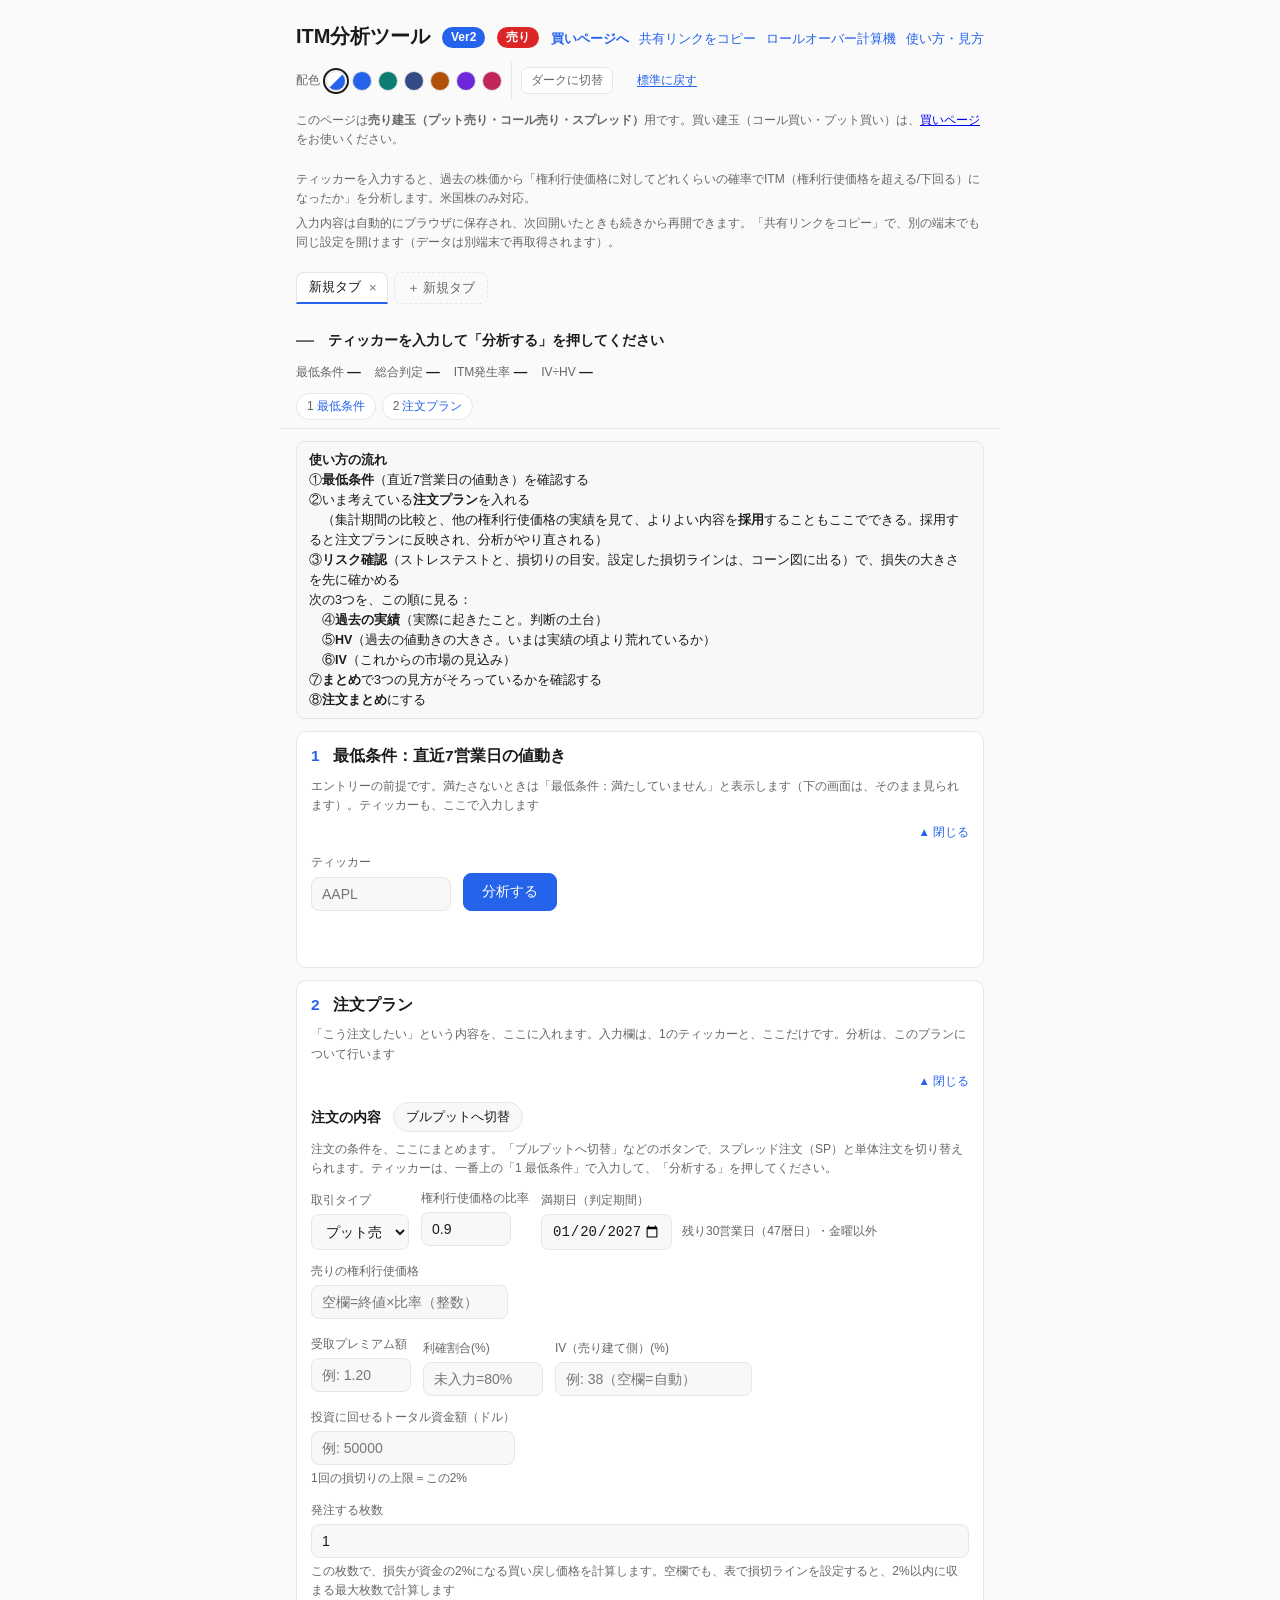
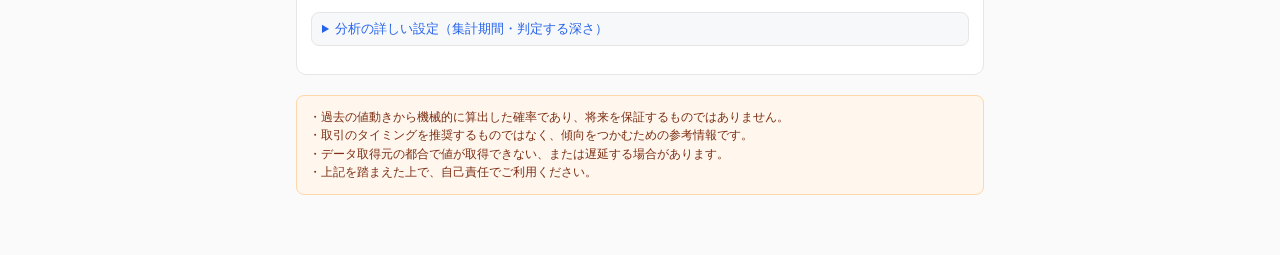
==== commit 9962b30c: "損切りの場面を設定した損切ラインへ名称変更、使い方の流れを改行 Co-Authored-By: Claude Sonnet 5.5 <noreply@anthropic.com>" ====
--- a/site/index.html
+++ b/site/index.html
@@ -30,7 +30,17 @@
   </div>
 
   <div class="flow">
-    <b>使い方の流れ</b>：①<b>最低条件</b>（直近7営業日の値動き）を確認する → ②いま考えている<b>注文プラン</b>を入れる（集計期間の比較と、他の権利行使価格の実績を見て、よりよい内容を<b>採用</b>することもここでできる。採用すると注文プランに反映され、分析がやり直される） → ③<b>リスク確認</b>（ストレステストと、損切りの目安。選んだ損切りの場面は、コーン図に出る）で、損失の大きさを先に確かめる → 次の3つを、この順に見る：④<b>過去の実績</b>（実際に起きたこと。判断の土台）→ ⑤<b>HV</b>（過去の値動きの大きさ。いまは実績の頃より荒れているか）→ ⑥<b>IV</b>（これからの市場の見込み）→ ⑦<b>まとめ</b>で3つの見方がそろっているかを確認 → ⑧<b>注文まとめ</b>にする
+    <b>使い方の流れ</b><br>
+    ①<b>最低条件</b>（直近7営業日の値動き）を確認する<br>
+    ②いま考えている<b>注文プラン</b>を入れる<br>
+    　（集計期間の比較と、他の権利行使価格の実績を見て、よりよい内容を<b>採用</b>することもここでできる。採用すると注文プランに反映され、分析がやり直される）<br>
+    ③<b>リスク確認</b>（ストレステストと、損切りの目安。設定した損切ラインは、コーン図に出る）で、損失の大きさを先に確かめる<br>
+    次の3つを、この順に見る：<br>
+    　④<b>過去の実績</b>（実際に起きたこと。判断の土台）<br>
+    　⑤<b>HV</b>（過去の値動きの大きさ。いまは実績の頃より荒れているか）<br>
+    　⑥<b>IV</b>（これからの市場の見込み）<br>
+    ⑦<b>まとめ</b>で3つの見方がそろっているかを確認する<br>
+    ⑧<b>注文まとめ</b>にする
   </div>
 
   <details class="sec" id="s1" open>
@@ -234,7 +244,7 @@
         <div class="field">
           <label for="planQtyInput">発注する枚数</label>
           <input id="planQtyInput" type="number" step="1" min="1" placeholder="例: 2">
-          <span class="field-hint">この枚数で、損失が資金の2%になる買い戻し価格を計算します。空欄でも、表で損切りの場面を選ぶと、2%以内に収まる最大枚数で計算します</span>
+          <span class="field-hint">この枚数で、損失が資金の2%になる買い戻し価格を計算します。空欄でも、表で損切ラインを設定すると、2%以内に収まる最大枚数で計算します</span>
         </div>
         </div>
         <details class="mini">
@@ -358,9 +368,9 @@
         <p class="sub" id="ivTimeNote" style="margin:8px 0 0"></p>
         </div>
       <h3 style="margin:18px 0 8px;font-size:14px" id="riskTitle">損切りの目安（資金の2%まで）とリスクリワード</h3>
-      <p class="sub" style="margin:0 0 8px">1回の損切りで許せる損失を、投資に回せるトータル資金額の2%とします。2の注文プランで、トータル資金額と発注する枚数を入れると、損失が2%になる買い戻し価格（損切りの目安の上限）が決まり、リスクリワードを出します。この価格以上になる場面には、2つの表（上のタブで切り替え）のどちらにも、「資金2%超」の印が付きます。表のセルをクリックして、損切りの場面を選ぶこともできます（任意）。</p>
+      <p class="sub" style="margin:0 0 8px">1回の損切りで許せる損失を、投資に回せるトータル資金額の2%とします。2の注文プランで、トータル資金額と発注する枚数を入れると、損失が2%になる買い戻し価格（損切りの目安の上限）が決まり、リスクリワードを出します。この価格以上になる場面には、2つの表（上のタブで切り替え）のどちらにも、「資金2%超」の印が付きます。表のセルをクリックして、設定した損切ラインを選ぶこともできます（任意）。</p>
       <div class="summary" id="riskSummary"></div>
-      <p style="margin:8px 0 0"><button type="button" id="riskClearPick" class="btn-outline" hidden>場面の選択を外す</button></p>
+      <p style="margin:8px 0 0"><button type="button" id="riskClearPick" class="btn-outline" hidden>損切ラインの設定を外す</button></p>
       <p class="sub" id="riskNote" style="margin:8px 0 0"></p>
 
       </div>
@@ -562,7 +572,7 @@
     <div class="body">
   <div id="planCard" class="card in-sec" hidden>
     <h2 style="margin:0 0 6px;font-size:16px">注文まとめ（P売り注文・利確・損切り）</h2>
-    <p class="sub" style="margin:0 0 10px">分析結果をもとに、最終的にどのような注文を出すかを、1か所にまとめます。受取プレミアム・損切りの場面（ストレステストの表で選択）・トータル資金額を入力すると、利確・損切りの指値、枚数、リスクリワードが埋まります。</p>
+    <p class="sub" style="margin:0 0 10px">分析結果をもとに、最終的にどのような注文を出すかを、1か所にまとめます。受取プレミアム・設定した損切ライン（ストレステストの表で選択）・トータル資金額を入力すると、利確・損切りの指値、枚数、リスクリワードが埋まります。</p>
     <div class="volatility-wrap"><table class="volatility-table plan-table"><tbody id="planBody"></tbody></table></div>
     <div style="margin-top:10px"><button type="button" class="sp-btn" id="planCopyBtn">まとめをコピー</button> <span class="field-hint" id="planCopyHint"></span></div>
   </div>
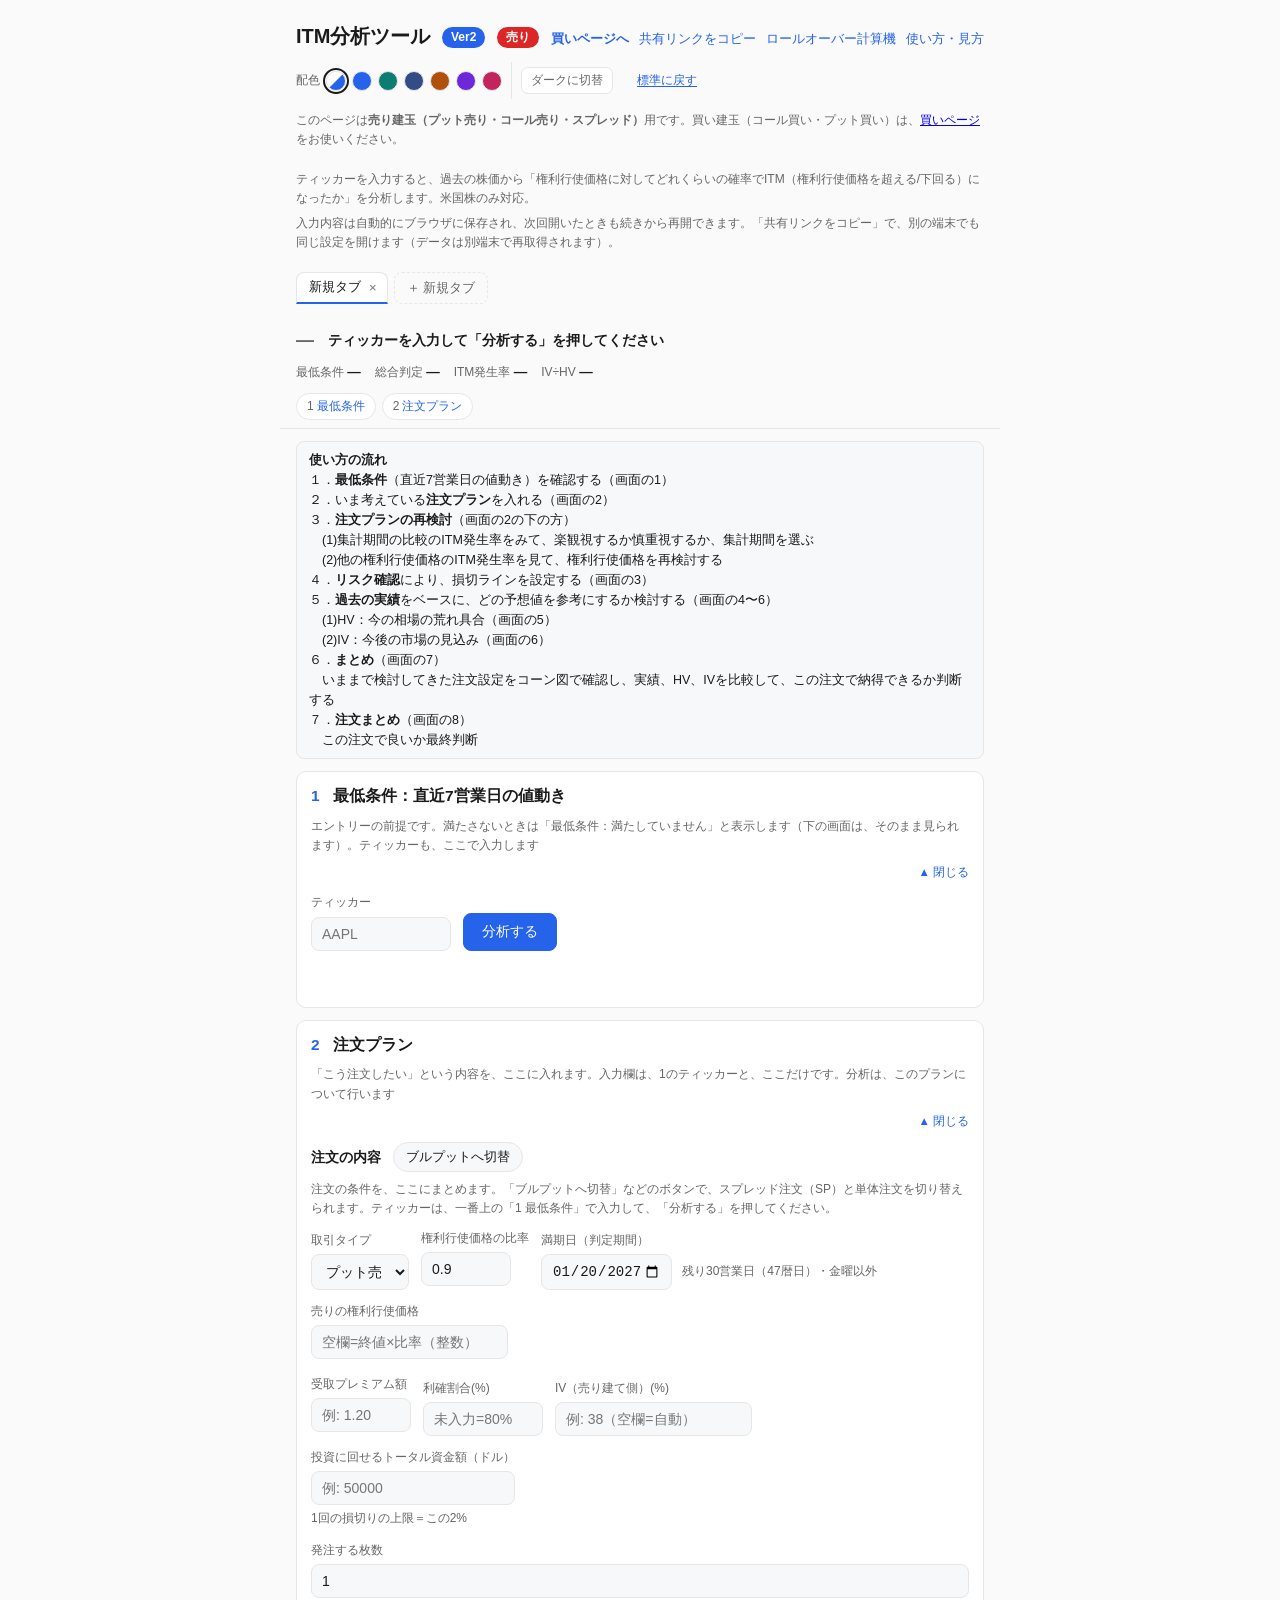
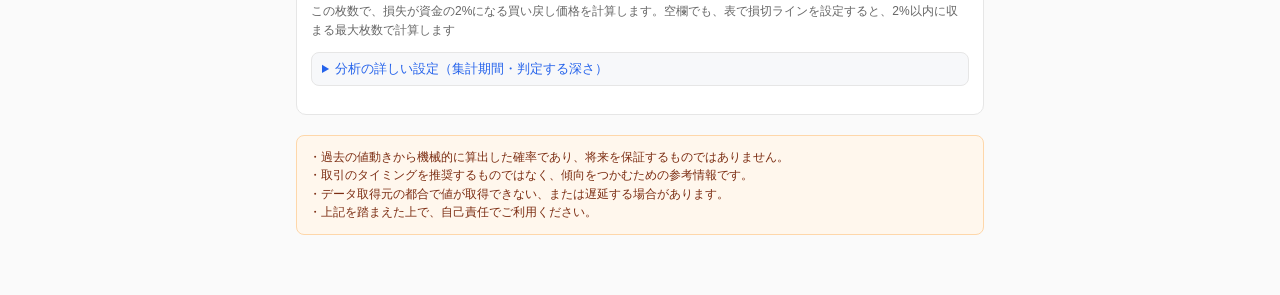
==== commit 200e2e95: "売りの使い方の流れを書き換え、注文まとめに入力欄へ飛ぶボタンと戻るボタンを追加 Co-Authored-By: Claude Sonnet 5.5 <noreply@anthropic.com>" ====
--- a/site/index.html
+++ b/site/index.html
@@ -31,16 +31,19 @@
 
   <div class="flow">
     <b>使い方の流れ</b><br>
-    ①<b>最低条件</b>（直近7営業日の値動き）を確認する<br>
-    ②いま考えている<b>注文プラン</b>を入れる<br>
-    　（集計期間の比較と、他の権利行使価格の実績を見て、よりよい内容を<b>採用</b>することもここでできる。採用すると注文プランに反映され、分析がやり直される）<br>
-    ③<b>リスク確認</b>（ストレステストと、損切りの目安。設定した損切ラインは、コーン図に出る）で、損失の大きさを先に確かめる<br>
-    次の3つを、この順に見る：<br>
-    　④<b>過去の実績</b>（実際に起きたこと。判断の土台）<br>
-    　⑤<b>HV</b>（過去の値動きの大きさ。いまは実績の頃より荒れているか）<br>
-    　⑥<b>IV</b>（これからの市場の見込み）<br>
-    ⑦<b>まとめ</b>で3つの見方がそろっているかを確認する<br>
-    ⑧<b>注文まとめ</b>にする
+    １．<b>最低条件</b>（直近7営業日の値動き）を確認する（画面の1）<br>
+    ２．いま考えている<b>注文プラン</b>を入れる（画面の2）<br>
+    ３．<b>注文プランの再検討</b>（画面の2の下の方）<br>
+    　(1)集計期間の比較のITM発生率をみて、楽観視するか慎重視するか、集計期間を選ぶ<br>
+    　(2)他の権利行使価格のITM発生率を見て、権利行使価格を再検討する<br>
+    ４．<b>リスク確認</b>により、損切ラインを設定する（画面の3）<br>
+    ５．<b>過去の実績</b>をベースに、どの予想値を参考にするか検討する（画面の4〜6）<br>
+    　(1)HV：今の相場の荒れ具合（画面の5）<br>
+    　(2)IV：今後の市場の見込み（画面の6）<br>
+    ６．<b>まとめ</b>（画面の7）<br>
+    　いままで検討してきた注文設定をコーン図で確認し、実績、HV、IVを比較して、この注文で納得できるか判断する<br>
+    ７．<b>注文まとめ</b>（画面の8）<br>
+    　この注文で良いか最終判断
   </div>
 
   <details class="sec" id="s1" open>
--- a/site/css/style.css
+++ b/site/css/style.css
@@ -538,3 +538,12 @@
 .be-box .be-check{margin:0 0 4px;font-size:14px;font-weight:700;line-height:1.5}
 .be-box .be-check input{flex:0 0 auto}
 .be-box .field-hint{display:block;font-size:12.5px}
+
+/* ---- 注文まとめ: 入力欄へ飛ぶボタン・戻るボタン ---- */
+.plan-jumps{display:flex;flex-wrap:wrap;gap:6px;margin-top:6px}
+.jump-btn{padding:2px 10px;font-size:12px;border-radius:999px;background:var(--field);color:var(--accent);border:1px solid var(--line);cursor:pointer}
+.jump-btn:hover{border-color:var(--accent)}
+.jump-back{position:fixed;right:16px;bottom:16px;z-index:60;padding:10px 16px;font-size:14px;font-weight:700;border-radius:999px;background:var(--accent);color:#fff;border:0;box-shadow:0 2px 10px rgba(0,0,0,.3);cursor:pointer}
+.jump-back[hidden]{display:none}
+.jump-flash{animation:jumpflash 2.6s ease-out;border-radius:8px}
+@keyframes jumpflash{0%,60%{outline:3px solid var(--accent);background:color-mix(in srgb, var(--accent) 18%, transparent)}100%{outline:3px solid transparent;background:transparent}}
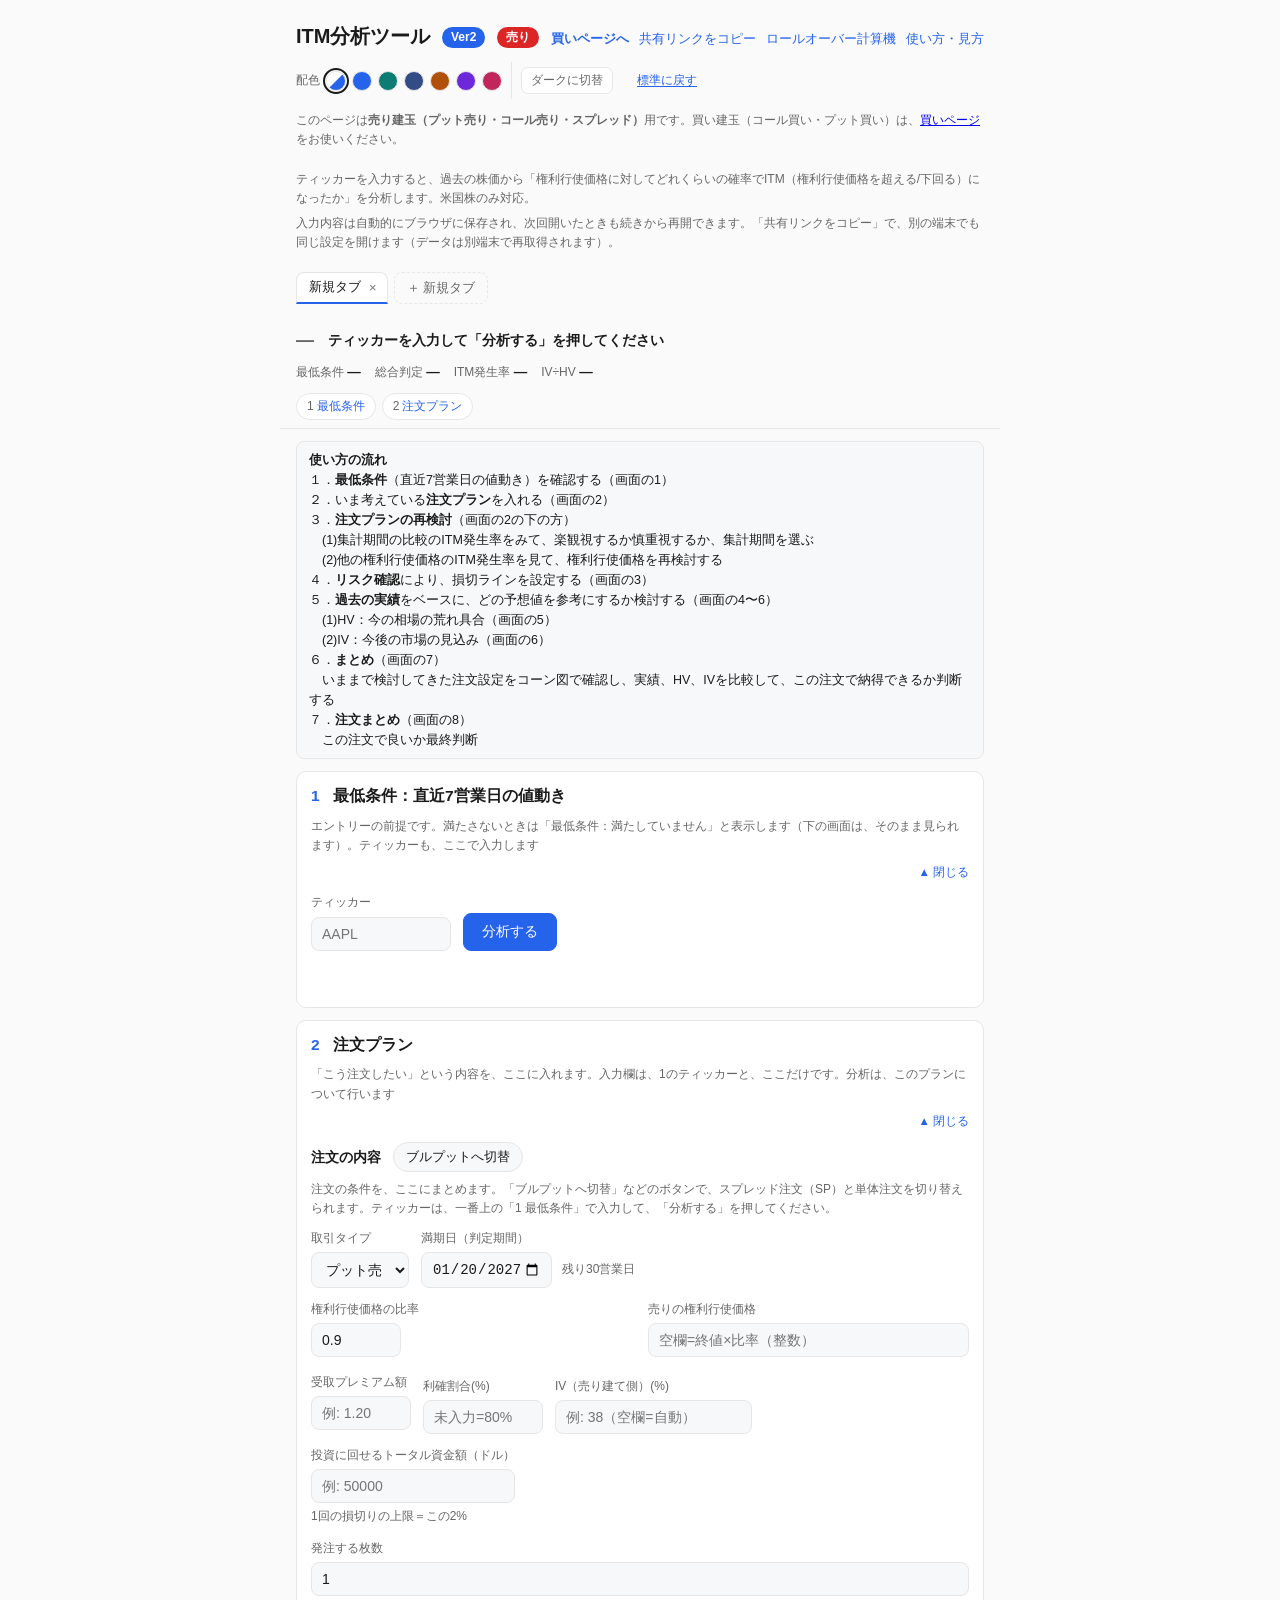
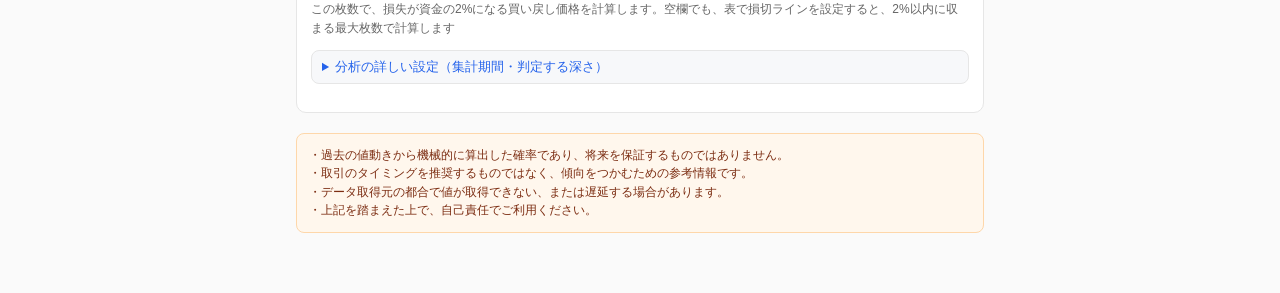
==== commit 141f38f4: "比率と権利行使価格の入力欄を隣同士に配置、満期日の表示を残り営業日だけにする Co-Authored-By: Claude Sonnet 5.5 <noreply@anthropic.com>" ====
--- a/site/index.html
+++ b/site/index.html
@@ -132,14 +132,9 @@
           <select id="typeSelect"></select>
         </div>
         <div class="field">
-          <label for="ratioInput">権利行使価格の比率</label>
-          <input id="ratioInput" type="number" step="0.01" min="0.01">
-          <span class="field-hint" id="ratioEffHint"></span>
-        </div>
-        <div class="field">
           <label for="windowDateInput" data-note="オプションの満期日を、日付で入力します（日付の欄をクリックすると、カレンダーから選べます）。
   入力した日付までの営業日数が、分析の「判定期間」になります（例：満期日まで25営業日なら、判定期間は25営業日）。
-  選べる範囲は、基準日（最新の終値の日）の5営業日後から、150営業日後までです。講座の満期の目安は、約60暦日までです。
+  選べる範囲は、基準日（最新の終値の日）の5営業日後から、150営業日後までです。
   土日や祝日など休場日を入力した場合は、直前の営業日に直します。
   営業日数だけを保存するので、日付が進むと、満期日の日付は自動で後ろにずれます（営業日数は変わりません）。
   実際にその満期日があるかは、銘柄ごとに違うため、証券会社のオプションチェーンで確認してください。">満期日（判定期間）</label>
@@ -149,14 +144,21 @@
           </div>
         </div>
         </div>
-    <div class="form-row ord-strikes" data-only="sell">
-      <div class="field">
-        <label for="rrSellStrikeInput" data-target="orderExplain"
-          data-note="売り建てる側の権利行使価格です。証券会社のオプションチェーンで選んだ、実際の権利行使価格を入力します。
-空欄のときは、比率から決めた整数の権利行使価格を使います（比率は、その権利行使価格になるように合わせます。例：終値679.89×0.9＝611.90なら、権利行使価格を611にして、比率を0.8987に変えます）。入力した値は、注文の1行表示・損益分岐点・決済の目安・ストレステストなどの注文内容だけでなく、分析のITM確率（分析結果・HVの理論値・IVとHVの比較・推奨比率の逆算）にも使います。売りの権利行使価格を基準に、ITM（負け）になる確率を求めます。比率の欄を変えると、この入力は消えます。">売りの権利行使価格</label>
-        <input id="rrSellStrikeInput" type="number" step="0.5" min="0" placeholder="空欄=終値×比率（整数）">
-        <span class="field-hint" id="rrSellStrikeHint"></span>
-      </div>
+        <div class="form-row pair-row">
+          <div class="field">
+            <label for="ratioInput">権利行使価格の比率</label>
+            <input id="ratioInput" type="number" step="0.01" min="0.01">
+            <span class="field-hint" id="ratioEffHint"></span>
+          </div>
+          <div class="field">
+            <label for="rrSellStrikeInput" data-target="orderExplain"
+              data-note="売り建てる側の権利行使価格です。証券会社のオプションチェーンで選んだ、実際の権利行使価格を入力します。
+          、比率から決めた整数の権利行使価格を使います（比率は、その権利行使価格になるように合わせます。例：終値679.89×0.9＝611.90なら、権利行使価格を611にして、比率を0.8987に変えます）。入力した値は、注文の1行表示・損益分岐点・決済の目安・ストレステストなどの注文内容だけでなく、分析のITM確率（分析結果・HVの理論値・IVとHVの比較・推奨比率の逆算）にも使います。売りの権利行使価格を基準に、ITM（負け）になる確率を求めます。比率の欄を変えると、この入力は消えます。">売りの権利行使価格</label>
+            <input id="rrSellStrikeInput" type="number" step="0.5" min="0" placeholder="空欄=終値×比率（整数）">
+            <span class="field-hint" id="rrSellStrikeHint"></span>
+          </div>
+        </div>
+    <div class="form-row ord-strikes" data-only="sp">
       <div class="field" data-only="sp">
         <label for="rrBuyStrikeInput" data-target="orderExplain"
           data-note="買い建てる側の権利行使価格です。ブルプット(プット)は売りより低い値、ベアコール(コール)は売りより高い値を入力します。
--- a/site/css/style.css
+++ b/site/css/style.css
@@ -547,3 +547,8 @@
 .jump-back[hidden]{display:none}
 .jump-flash{animation:jumpflash 2.6s ease-out;border-radius:8px}
 @keyframes jumpflash{0%,60%{outline:3px solid var(--accent);background:color-mix(in srgb, var(--accent) 18%, transparent)}100%{outline:3px solid transparent;background:transparent}}
+
+/* 比率と権利行使価格の入力欄は、隣同士に並べる(狭い画面では縦に) */
+.pair-row{display:grid;grid-template-columns:repeat(2,minmax(0,1fr));gap:12px 16px;align-items:start;max-width:680px}
+.pair-row .field input{width:100%;box-sizing:border-box}
+@media (max-width:560px){.pair-row{grid-template-columns:minmax(0,1fr)}}
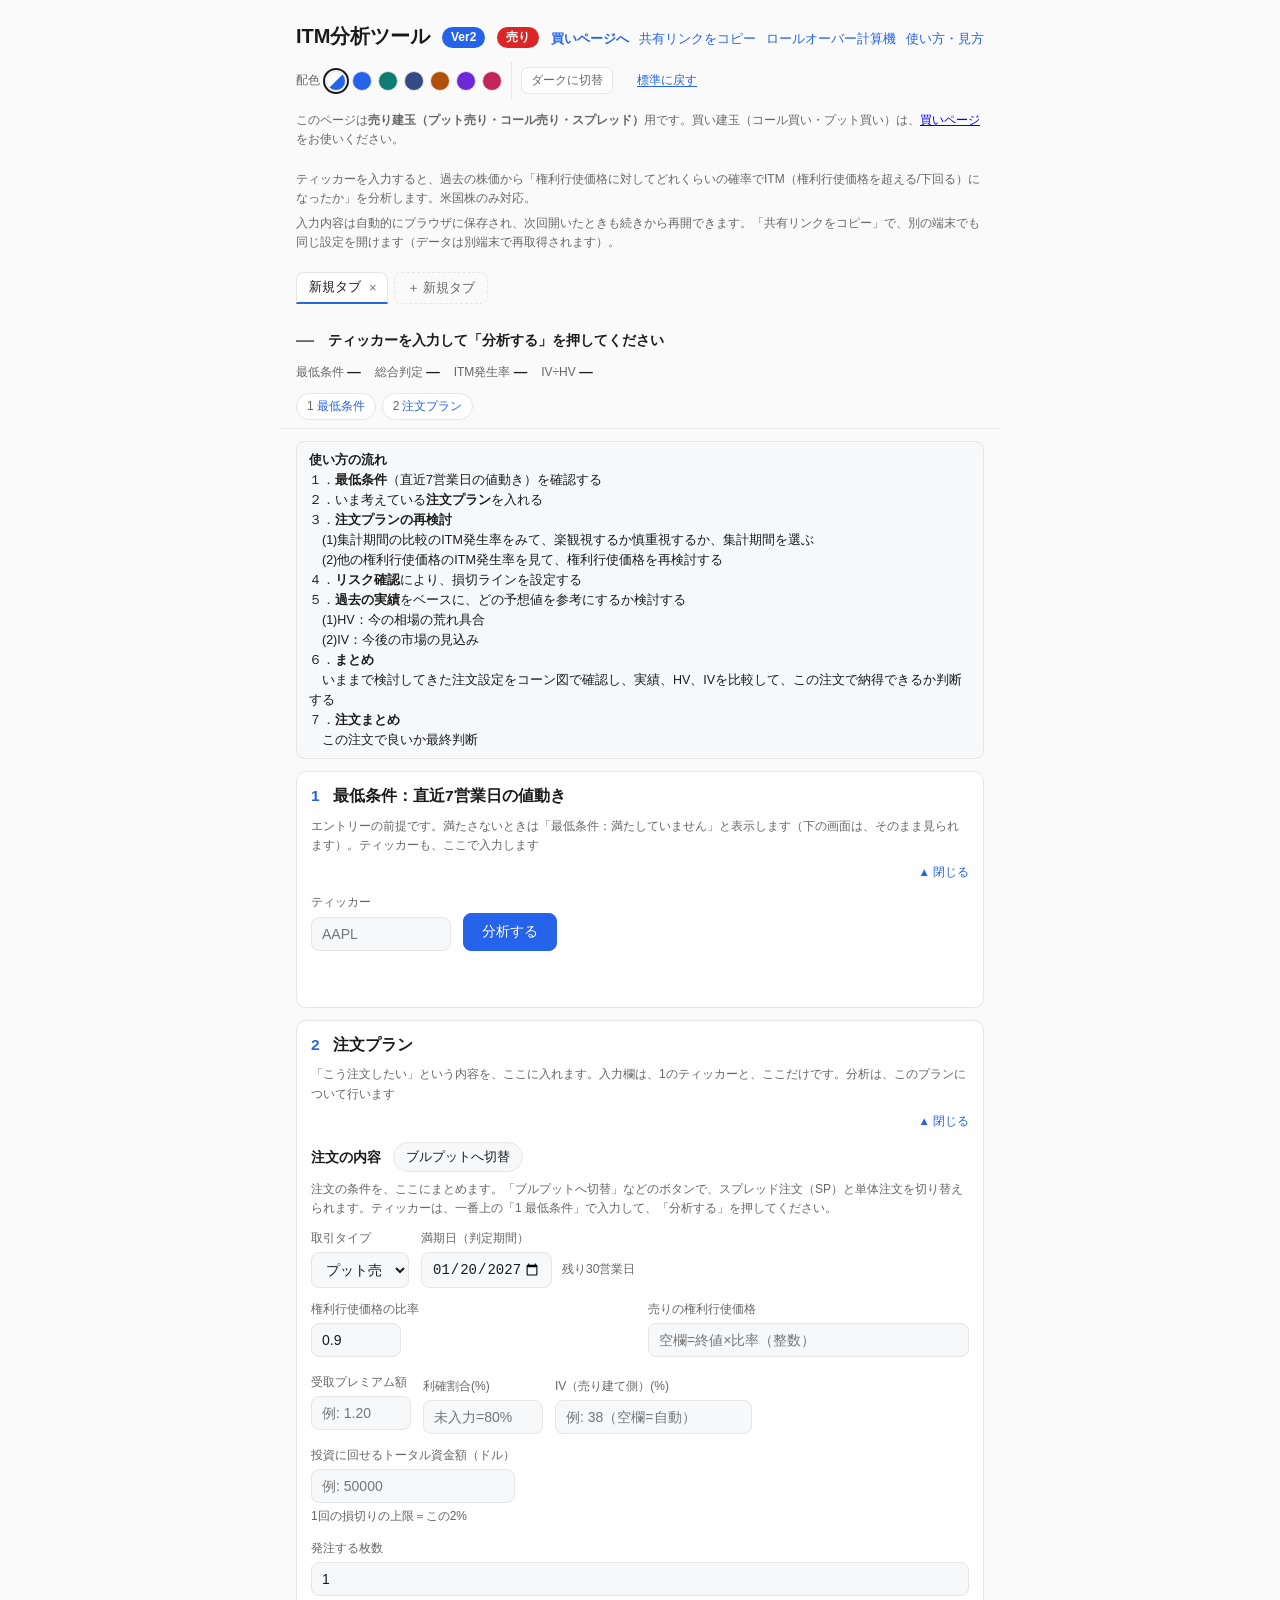
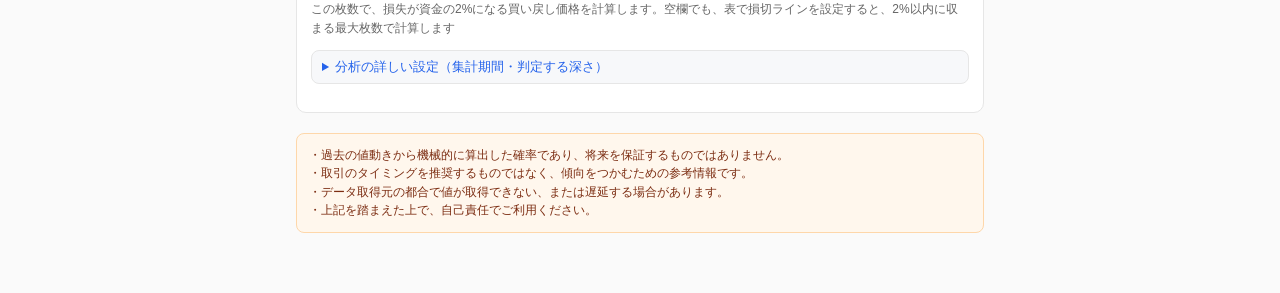
==== commit de46b1e8: "画面の節の区分を使い方の流れの番号にそろえる(注文プランの再検討を新設、5の中に過去の実績・HV・IV) Co-Authored-By: Claude Sonnet 5.5 <noreply@anth" ====
--- a/site/index.html
+++ b/site/index.html
@@ -20,29 +20,30 @@
     <nav class="c2-nav" id="bandNav" aria-label="セクションへ移動">
       <a href="#s1"><span class="n">1</span>最低条件</a>
       <a href="#s2"><span class="n">2</span>注文プラン</a>
-      <a href="#s7" hidden><span class="n">3</span>リスク確認</a>
-      <a href="#s3" hidden><span class="n">4</span>過去の実績</a>
-      <a href="#s4" hidden><span class="n">5</span>HV</a>
-      <a href="#s5" hidden><span class="n">6</span>IV</a>
-      <a href="#s6" hidden><span class="n">7</span>まとめ</a>
-      <a href="#s8" hidden><span class="n">8</span>注文まとめ</a>
+      <a href="#s2b" hidden><span class="n">3</span>再検討</a>
+      <a href="#s7" hidden><span class="n">4</span>リスク確認</a>
+      <a href="#s3" hidden><span class="n">5</span>過去の実績</a>
+      <a href="#s4" hidden><span class="n">5(1)</span>HV</a>
+      <a href="#s5" hidden><span class="n">5(2)</span>IV</a>
+      <a href="#s6" hidden><span class="n">6</span>まとめ</a>
+      <a href="#s8" hidden><span class="n">7</span>注文まとめ</a>
     </nav>
   </div>
 
   <div class="flow">
     <b>使い方の流れ</b><br>
-    １．<b>最低条件</b>（直近7営業日の値動き）を確認する（画面の1）<br>
-    ２．いま考えている<b>注文プラン</b>を入れる（画面の2）<br>
-    ３．<b>注文プランの再検討</b>（画面の2の下の方）<br>
+    １．<b>最低条件</b>（直近7営業日の値動き）を確認する<br>
+    ２．いま考えている<b>注文プラン</b>を入れる<br>
+    ３．<b>注文プランの再検討</b><br>
     　(1)集計期間の比較のITM発生率をみて、楽観視するか慎重視するか、集計期間を選ぶ<br>
     　(2)他の権利行使価格のITM発生率を見て、権利行使価格を再検討する<br>
-    ４．<b>リスク確認</b>により、損切ラインを設定する（画面の3）<br>
-    ５．<b>過去の実績</b>をベースに、どの予想値を参考にするか検討する（画面の4〜6）<br>
-    　(1)HV：今の相場の荒れ具合（画面の5）<br>
-    　(2)IV：今後の市場の見込み（画面の6）<br>
-    ６．<b>まとめ</b>（画面の7）<br>
+    ４．<b>リスク確認</b>により、損切ラインを設定する<br>
+    ５．<b>過去の実績</b>をベースに、どの予想値を参考にするか検討する<br>
+    　(1)HV：今の相場の荒れ具合<br>
+    　(2)IV：今後の市場の見込み<br>
+    ６．<b>まとめ</b><br>
     　いままで検討してきた注文設定をコーン図で確認し、実績、HV、IVを比較して、この注文で納得できるか判断する<br>
-    ７．<b>注文まとめ</b>（画面の8）<br>
+    ７．<b>注文まとめ</b><br>
     　この注文で良いか最終判断
   </div>
 
@@ -64,7 +65,7 @@
 
   <div id="conditionCard" class="card in-sec" hidden>
     <h2 style="margin:0 0 10px;font-size:16px">エントリー条件（最低条件）と、直近7営業日の値動き</h2>
-    <p class="sub" style="margin:0 0 10px">いまが、エントリーの前提になる値動きかを、直近の値動きで確認します。一番上の「本日」の行が、本日が何%変動したか（過去N営業日比較）です。この条件で絞り込んだ過去の結果は、「4 過去の実績」に出します。</p>
+    <p class="sub" style="margin:0 0 10px">いまが、エントリーの前提になる値動きかを、直近の値動きで確認します。一番上の「本日」の行が、本日が何%変動したか（過去N営業日比較）です。この条件で絞り込んだ過去の結果は、「5 過去の実績」に出します。</p>
     <div class="form-row">
       <div class="field">
         <label for="conditionModeSelect" data-target="conditionExplain"
@@ -293,6 +294,12 @@
     <h3 style="margin:14px 0 8px;font-size:14px">損益分岐点（満期時の株価）</h3>
     <div class="summary" id="rrBreakEvenSummary"></div>
       </div>
+    </div>
+  </details>
+
+  <details class="sec" id="s2b" open hidden>
+    <summary><span class="t"><span class="n">3</span>注文プランの再検討</span><span class="d">集計期間と、権利行使価格を見直します。ここで決めた集計期間と権利行使価格で、以降の「過去の実績」などを見ます</span></summary>
+    <div class="body">
   <div id="periodCompareCard" class="card in-sec" hidden>
     <h3 style="margin:0 0 8px;font-size:14px">集計期間を変えると、ITM発生率はどう変わるか（慎重な見方の基準）</h3>
     <p class="basis basis-act"><i></i><b>根拠：過去の実績</b>　いまの注文プラン（権利行使価格・満期）のまま、集計期間だけを変えた結果です。</p>
@@ -342,7 +349,7 @@
   </details>
 
   <details class="sec" id="s7" data-only="sell" open hidden>
-    <summary><span class="t"><span class="n">3</span>リスク確認と、損切りの目安</span><span class="d">採用したプランについて、ストレステストと、IV×時間の表をタブで切り替えて見ます。損切りは、資金の2%まで</span></summary>
+    <summary><span class="t"><span class="n">4</span>リスク確認と、損切りの目安</span><span class="d">採用したプランについて、ストレステストと、IV×時間の表をタブで切り替えて見ます。損切りは、資金の2%まで</span></summary>
     <div class="body">
       <div class="card in-sec" id="riskCard">
         <div class="risk-tabs" role="tablist">
@@ -383,7 +390,7 @@
   </details>
 
   <details class="sec" id="s3" open hidden>
-    <summary><span class="t"><span class="n">4</span>過去の実績：この条件で、過去に実際どうだったか</span><span class="d">根拠＝過去の実績。ここがすべての土台です（ITM発生率・総合判定・ヒートマップ。他の権利行使価格の実績を見て「採用」もここで）</span></summary>
+    <summary><span class="t"><span class="n">5</span>過去の実績：この条件で、過去に実際どうだったか</span><span class="d">根拠＝過去の実績。ここがすべての土台です（ITM発生率・総合判定・ヒートマップ。他の権利行使価格の実績を見て「採用」もここで）</span></summary>
     <div class="body">
   <div id="result" class="card in-sec" hidden>
     <div class="result-head">
@@ -509,26 +516,24 @@
   </details>
 
   <details class="sec" id="s4" open hidden>
-    <summary><span class="t"><span class="n">5</span>HV：過去の値動きの大きさ（実績の背景）</span><span class="d">根拠＝HV。いまは、実績を調べた期間より荒れているか。権利行使価格は、満期までの値動きの何σ先か</span></summary>
+    <summary><span class="t"><span class="n">5(1)</span>HV：過去の値動きの大きさ（実績の背景）</span><span class="d">根拠＝HV。いまは、実績を調べた期間より荒れているか。権利行使価格は、満期までの値動きの何σ先か</span></summary>
     <div class="body">
   <div id="hvCard" class="card in-sec" hidden>
     <h2 class="card-title-toggle" style="margin:0 0 10px;font-size:16px" data-note="HV（歴史的ボラティリティ）は、過去の日々の値動き（終値の騰落率）のばらつきを、1年あたりの%に換算した値です。大きいほど、株価が大きく動いていたことを表します。
 このツールは終値だけから計算します。オプション価格に織り込まれた将来の変動の大きさ（IV）とは別のもので、IVはここでは取得できません。
 取得済みの全データ（最大800営業日）のうち、基準日（最新の終値の日）までを使います。">HV（歴史的ボラティリティ）</h2>
     <p class="basis basis-hv"><i></i><b>根拠：HV</b>　過去の実績の「ふだんの荒れ具合」と比べて、いまがどうかを見ます。HVから計算した理論値で、実際に起きたことそのものではありません。</p>
-    <p class="sub" style="margin:0 0 10px">過去の値動きの大きさを、年率換算の%で表します。まず、<b>満期と同じ長さのHV</b>（「7 まとめ」のグラフと「1σの値動き」の計算に使う値）を表示します。カードをクリックすると、過去1年のHVの推移グラフが出ます。</p>
+    <p class="sub" style="margin:0 0 10px">過去の値動きの大きさを、年率換算の%で表します。まず、<b>満期と同じ長さのHV</b>（「6 まとめ」のグラフと「1σの値動き」の計算に使う値）を表示します。カードをクリックすると、過去1年のHVの推移グラフが出ます。</p>
     <div class="chart-title" id="hvMatchTitle" style="margin-top:4px">満期と同じ長さのHV（年率）</div>
     <div class="summary" id="hvMatchSummary"></div>
     <div class="summary" id="hvTheorySummary"></div>
     <p class="sub" id="hvTheoryNote" style="margin:8px 0 0"></p>
   </div>
-
-
     </div>
   </details>
 
   <details class="sec" id="s5" data-only="sell" open hidden>
-    <summary><span class="t"><span class="n">6</span>IV：市場のこれからの見込み</span><span class="d">根拠＝IV。市場は、過去（HV）より大きな動きを見込んでいるか。受け取るプレミアムは見合うか</span></summary>
+    <summary><span class="t"><span class="n">5(2)</span>IV：市場のこれからの見込み</span><span class="d">根拠＝IV。市場は、過去（HV）より大きな動きを見込んでいるか。受け取るプレミアムは見合うか</span></summary>
     <div class="body">
       <div class="card in-sec" id="compareCard">
         <p class="basis basis-iv"><i></i><b>根拠：IV</b>　オプション価格に織り込まれた、市場のこれからの見込みです。実際に起きたこと（実績）ではなく、将来への見方です。</p>
@@ -540,7 +545,7 @@
   </details>
 
   <details class="sec" id="s6" open hidden>
-    <summary><span class="t"><span class="n">7</span>まとめ：3つの見方を並べて、納得できるか確認する</span><span class="d">最低条件・実績・HV・IVを1枚に並べ、ITM確率の3点比較で、見方がそろっているかを見ます</span></summary>
+    <summary><span class="t"><span class="n">6</span>まとめ：3つの見方を並べて、納得できるか確認する</span><span class="d">最低条件・実績・HV・IVを1枚に並べ、ITM確率の3点比較で、見方がそろっているかを見ます</span></summary>
     <div class="body">
       <div class="card in-sec" id="conclusionCard">
         <h3 style="margin:0 0 8px;font-size:14px">ここまでの見方を、1枚にまとめる</h3>
@@ -573,7 +578,7 @@
   </details>
 
   <details class="sec" id="s8" data-only="sell" open hidden>
-    <summary><span class="t"><span class="n">8</span>注文まとめ</span><span class="d">最終的な注文（売りの指値・利確・損切り・枚数）。ここまでの入力と選択が、すべて反映されます</span></summary>
+    <summary><span class="t"><span class="n">7</span>注文まとめ</span><span class="d">最終的な注文（売りの指値・利確・損切り・枚数）。ここまでの入力と選択が、すべて反映されます</span></summary>
     <div class="body">
   <div id="planCard" class="card in-sec" hidden>
     <h2 style="margin:0 0 6px;font-size:16px">注文まとめ（P売り注文・利確・損切り）</h2>
